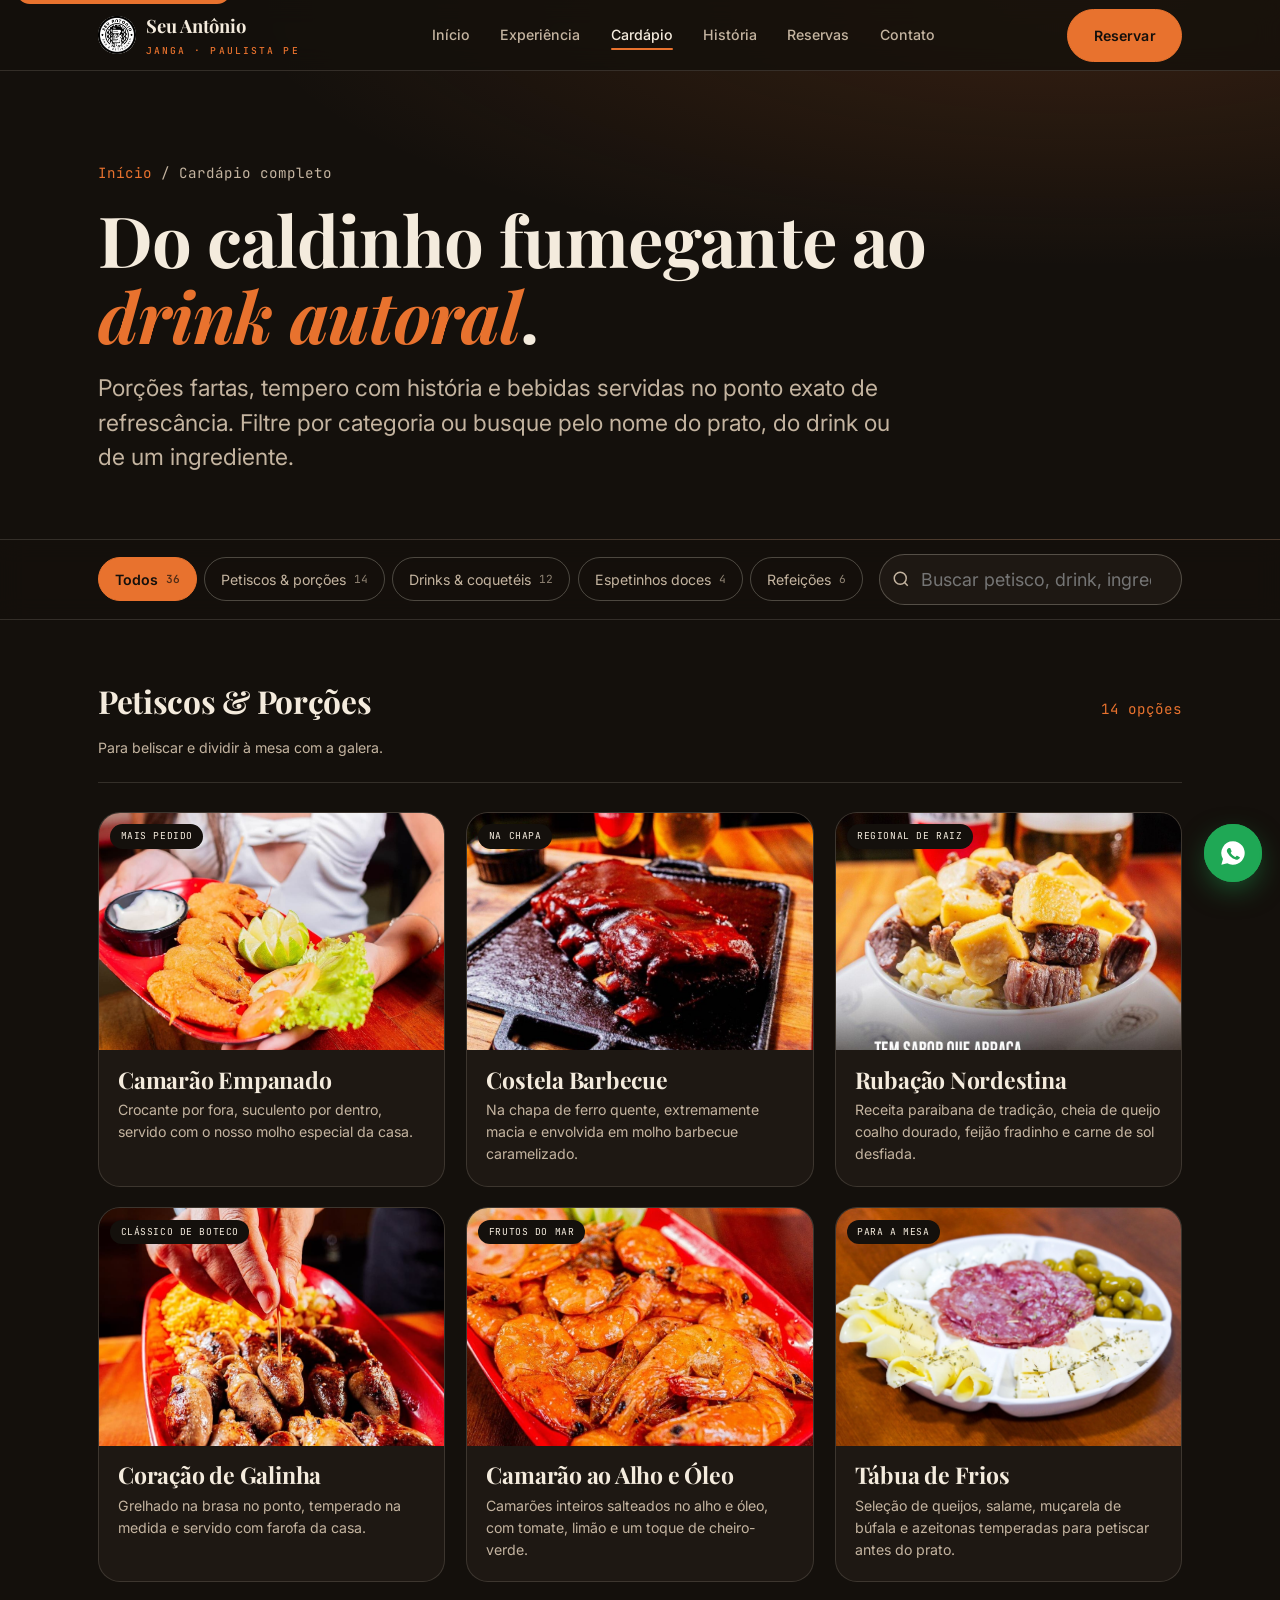
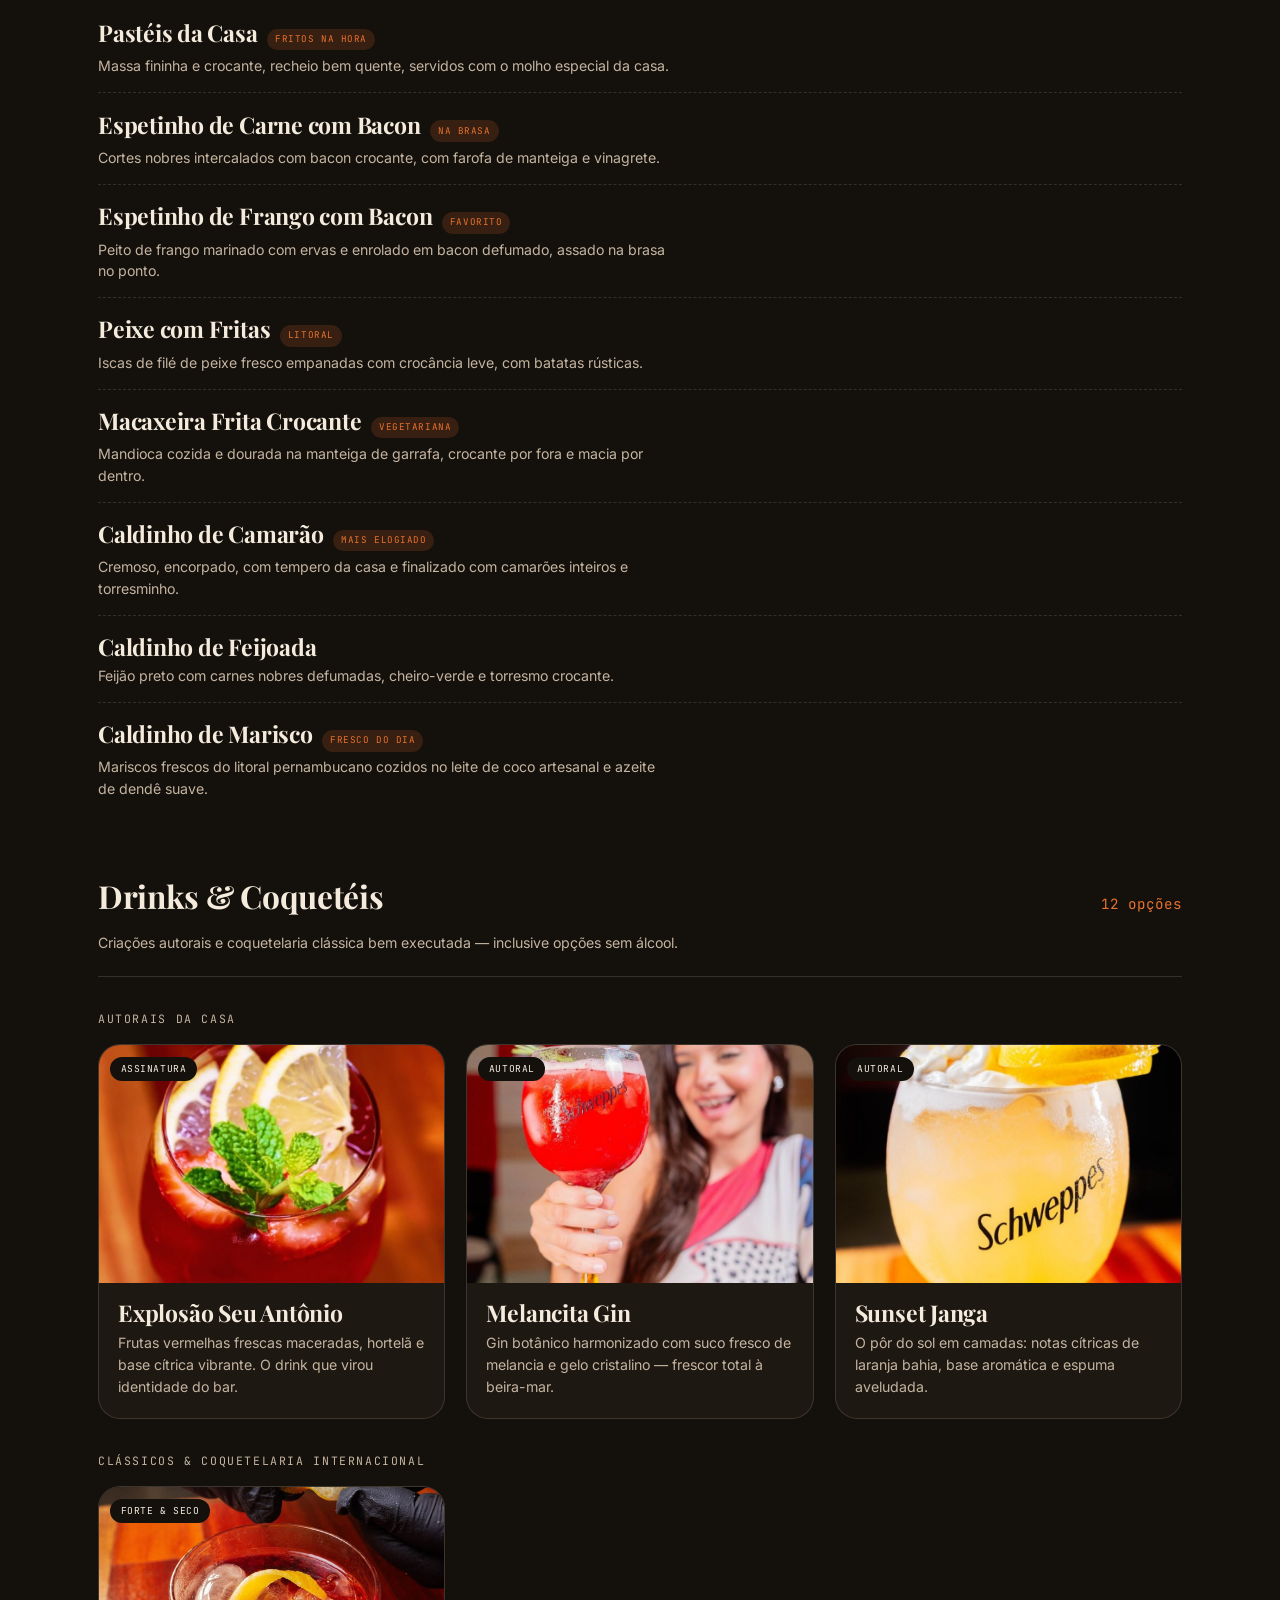
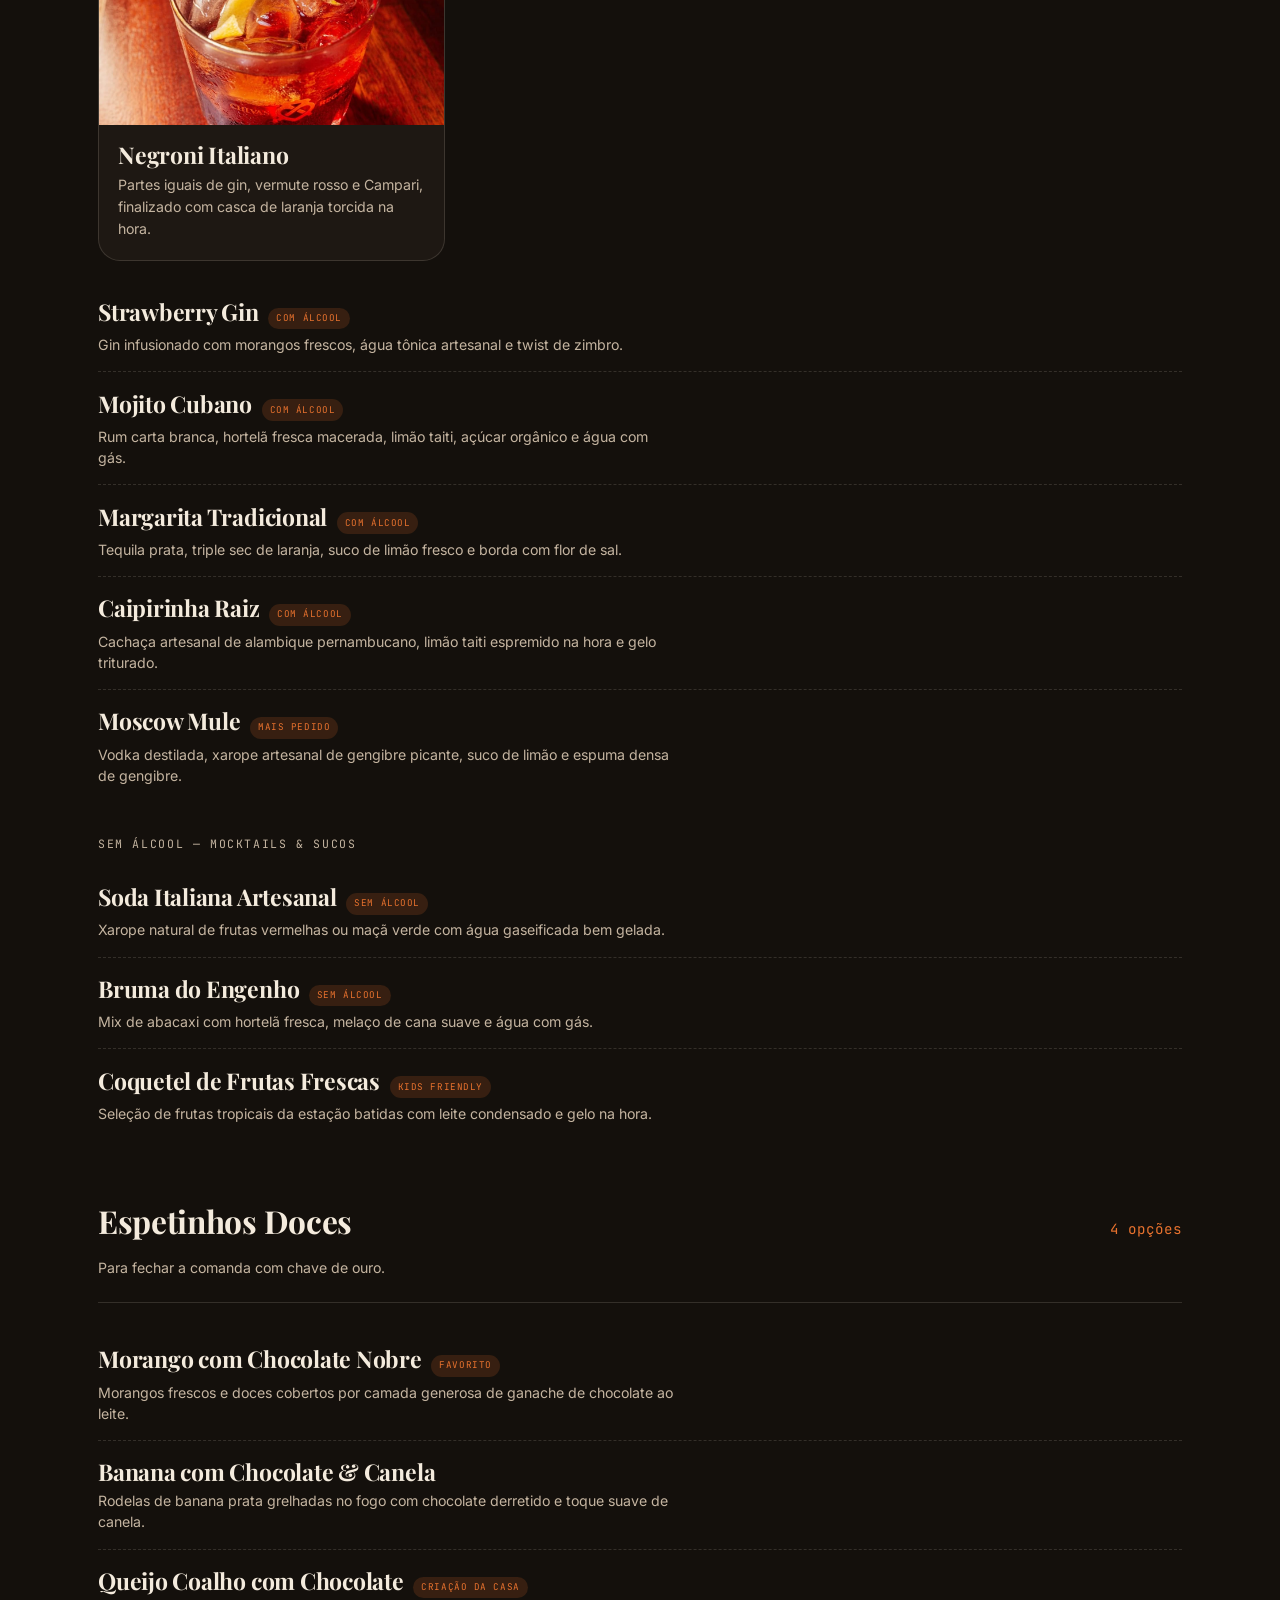
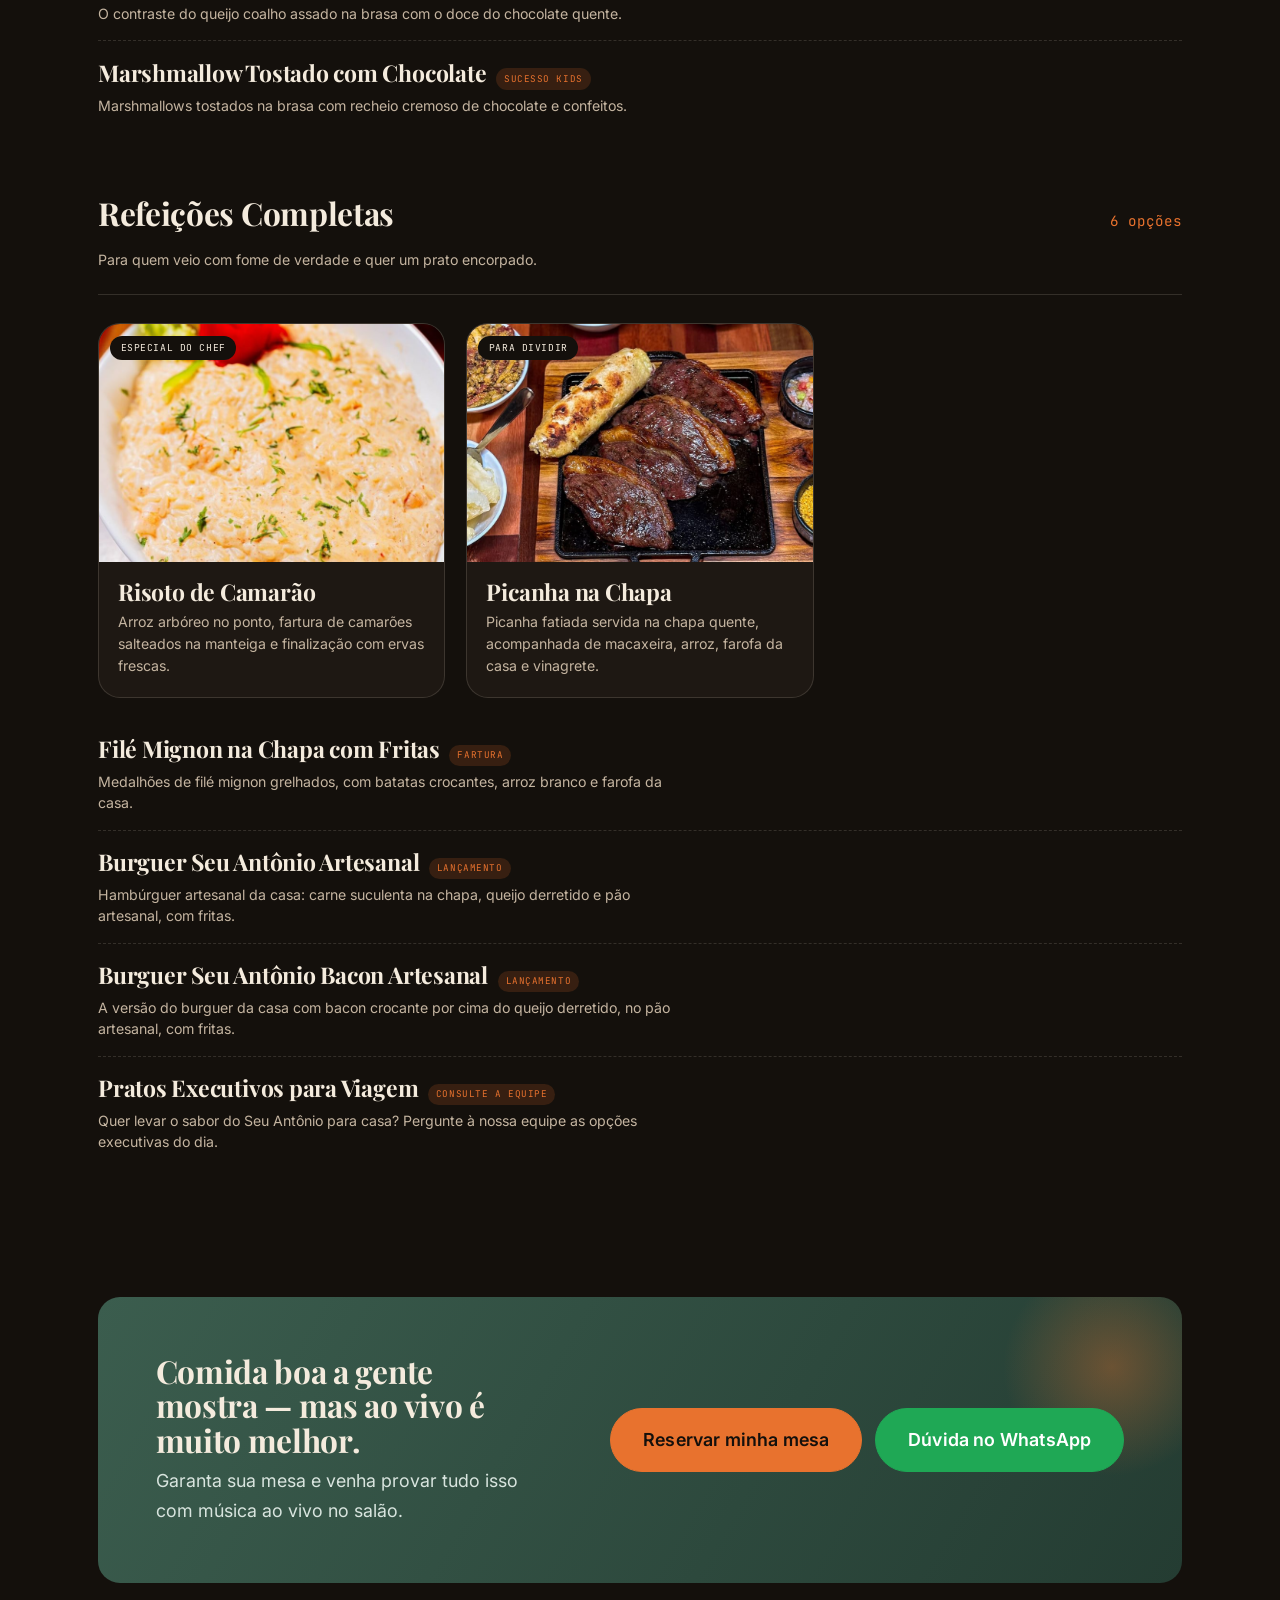
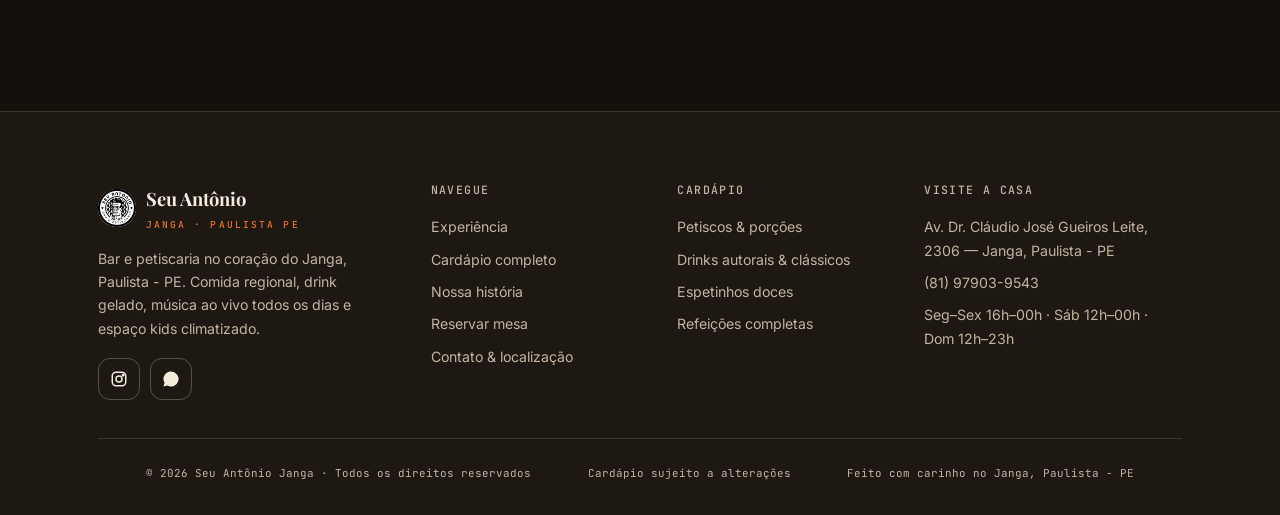
==== cardapio.html @ ee43bb06 "Reconstrução completa do site do Seu Antônio Janga Site reconstruído do zero (HTML5 + CSS3 + JS puro" ====
<!DOCTYPE html>
<html lang="pt-BR">
<head>
<meta charset="UTF-8">
<meta name="viewport" content="width=device-width, initial-scale=1.0">
<script>document.documentElement.classList.add('js')</script>
<title>Cardápio Completo | Seu Antônio Janga — Bar e Petiscaria no Janga, Paulista PE</title>
<meta name="description" content="Cardápio completo do Seu Antônio Janga: petiscos regionais, caldinhos, drinks autorais e clássicos, mocktails sem álcool, espetinhos doces e refeições. Peça na mesa os valores do dia. Janga, Paulista - PE.">
<link rel="canonical" href="https://www.seuantoniojanga.com.br/cardapio.html">

<meta http-equiv="X-Content-Type-Options" content="nosniff">
<meta name="referrer" content="strict-origin-when-cross-origin">
<meta name="theme-color" content="#14100C">
<meta property="og:type" content="website">
<meta property="og:title" content="Cardápio Completo | Seu Antônio Janga">
<meta property="og:description" content="Petiscos regionais, drinks autorais, espetinhos doces e refeições. Peça na mesa os valores do dia. Janga, Paulista - PE.">
<meta property="og:image" content="https://www.seuantoniojanga.com.br/assets/fotos/camarao-empanado.jpg">
<meta property="og:url" content="https://www.seuantoniojanga.com.br/cardapio.html">
<meta property="og:locale" content="pt_BR">

<link rel="icon" href="assets/img/favicon.svg?v=2" type="image/svg+xml">
<link rel="icon" type="image/png" sizes="32x32" href="assets/images/favicon/favicon-32x32.png?v=2">
<link rel="shortcut icon" href="assets/images/favicon/favicon.ico?v=2">
<link rel="apple-touch-icon" sizes="180x180" href="assets/images/favicon/apple-touch-icon.png?v=2">
<link rel="manifest" href="site.webmanifest">

<link rel="preconnect" href="https://fonts.googleapis.com">
<link rel="preconnect" href="https://fonts.gstatic.com" crossorigin>
<link href="https://fonts.googleapis.com/css2?family=Playfair+Display:ital,wght@0,600;0,700;0,800;1,600&family=Inter:wght@400;500;600;700&family=JetBrains+Mono:wght@400;500;700&display=swap" rel="stylesheet">
<link rel="stylesheet" href="assets/css/styles.css?v=20260830">
<link rel="stylesheet" href="assets/css/cardapio.css?v=20260830">

<script type="application/ld+json">
{
  "@context": "https://schema.org",
  "@type": "Menu",
  "name": "Cardápio — Seu Antônio Janga",
  "url": "https://www.seuantoniojanga.com.br/cardapio.html",
  "inLanguage": "pt-BR",
  "hasMenuSection": [
    { "@type": "MenuSection", "name": "Petiscos & Porções" },
    { "@type": "MenuSection", "name": "Drinks & Coquetéis" },
    { "@type": "MenuSection", "name": "Espetinhos Doces" },
    { "@type": "MenuSection", "name": "Refeições Completas" }
  ],
  "provider": { "@type": "BarOrPub", "name": "Seu Antônio Janga", "@id": "https://www.seuantoniojanga.com.br/#business" }
}
</script>
</head>
<body>

<a class="skip-link" href="#cardapio-conteudo">Pular para o cardápio</a>

<div class="preloader" id="preloader" role="status" aria-live="polite">
  <p class="preloader-mark">Seu Antônio <em>Janga</em></p>
  <svg viewBox="0 0 240 40" aria-hidden="true"><path d="M8 22c26 0 26-14 52-14s26 14 52 14 26-14 52-14 26 14 52 14"/></svg>
  <p class="preloader-tag">Cardápio da casa</p>
</div>
<noscript><style>#preloader{display:none}</style></noscript>

<header class="site-header is-stuck" id="site-header">
  <div class="header-inner">
    <a href="index.html" class="brand" aria-label="Seu Antônio Janga — página inicial">
      <img src="assets/images/logo/logo-seu-antonio-simples.png" alt="" width="38" height="38">
      <span>Seu Antônio<em>Janga · Paulista PE</em></span>
    </a>
    <nav class="nav" id="nav" aria-label="Navegação principal">
      <a href="index.html">Início</a>
      <a href="index.html#experiencia">Experiência</a>
      <a href="cardapio.html" class="is-active" aria-current="page">Cardápio</a>
      <a href="index.html#historia">História</a>
      <a href="index.html#reservas">Reservas</a>
      <a href="index.html#contato">Contato</a>
    </nav>
    <div class="header-cta">
      <a href="index.html#reservas" class="btn">Reservar</a>
      <button type="button" class="nav-toggle" id="nav-toggle" aria-label="Abrir menu" aria-controls="nav" aria-expanded="false">
        <span></span><span></span><span></span>
      </button>
    </div>
  </div>
</header>
<div class="nav-backdrop" id="nav-backdrop" hidden></div>

<main id="cardapio-conteudo">

  <section class="page-hero">
    <div class="container">
      <p class="crumb"><a href="index.html">Início</a> / Cardápio completo</p>
      <h1>Do caldinho fumegante ao <em>drink autoral</em>.</h1>
      <p class="lede">Porções fartas, tempero com história e bebidas servidas no ponto exato de refrescância. Filtre por categoria ou busque pelo nome do prato, do drink ou de um ingrediente.</p>
    </div>
  </section>

  <div class="menu-bar">
    <div class="container menu-bar-inner">
      <div class="menu-filters" role="tablist" aria-label="Filtrar cardápio por categoria">
        <button class="menu-filter" role="tab" aria-selected="true" data-filter="todos">Todos <span class="n" data-count-all>36</span></button>
        <button class="menu-filter" role="tab" aria-selected="false" data-filter="petiscos">Petiscos &amp; porções <span class="n">14</span></button>
        <button class="menu-filter" role="tab" aria-selected="false" data-filter="drinks">Drinks &amp; coquetéis <span class="n">12</span></button>
        <button class="menu-filter" role="tab" aria-selected="false" data-filter="doces">Espetinhos doces <span class="n">4</span></button>
        <button class="menu-filter" role="tab" aria-selected="false" data-filter="refeicoes">Refeições <span class="n">6</span></button>
      </div>
      <div class="menu-search">
        <svg viewBox="0 0 24 24" fill="none" stroke="currentColor" stroke-width="2"><circle cx="11" cy="11" r="8"/><path d="M21 21l-4.3-4.3"/></svg>
        <input type="search" id="menu-search" placeholder="Buscar petisco, drink, ingrediente…" aria-label="Buscar no cardápio">
      </div>
    </div>
  </div>

  <div class="container">

    <!-- PETISCOS -->
    <section class="menu-cat" id="petiscos" data-category="petiscos">
      <div class="menu-cat-head">
        <h2>Petiscos &amp; Porções</h2>
        <span class="n">14 opções</span>
        <p>Para beliscar e dividir à mesa com a galera.</p>
      </div>

      <div class="feature-row">
        <article class="mcard menu-item" data-search="camarão empanado crocante molho branco frutos do mar espetinho">
          <div class="mcard-media">
            <img src="assets/fotos/espetinho-camarao-empanado.jpg" alt="Espetinho de camarão empanado com molho branco, limão e salada" width="1200" height="1200" loading="lazy">
            <span class="mcard-tag">Mais pedido</span>
          </div>
          <div class="mcard-body">
            <h3>Camarão Empanado</h3>
            <p>Crocante por fora, suculento por dentro, servido com o nosso molho especial da casa.</p>
          </div>
        </article>

        <article class="mcard menu-item" data-search="costela barbecue chapa defumado carne caramelizado">
          <div class="mcard-media">
            <img src="assets/fotos/costela-barbecue.jpg" alt="Costela barbecue servida na chapa de ferro quente" width="900" height="900" loading="lazy">
            <span class="mcard-tag">Na chapa</span>
          </div>
          <div class="mcard-body">
            <h3>Costela Barbecue</h3>
            <p>Na chapa de ferro quente, extremamente macia e envolvida em molho barbecue caramelizado.</p>
          </div>
        </article>

        <article class="mcard menu-item" data-search="rubação nordestina queijo coalho feijão fradinho carne de sol paraíba regional">
          <div class="mcard-media">
            <img src="assets/fotos/rubacao-nordestina.jpg" alt="Rubação nordestina com queijo coalho, feijão fradinho e carne de sol" width="900" height="900" loading="lazy">
            <span class="mcard-tag">Regional de raiz</span>
          </div>
          <div class="mcard-body">
            <h3>Rubação Nordestina</h3>
            <p>Receita paraibana de tradição, cheia de queijo coalho dourado, feijão fradinho e carne de sol desfiada.</p>
          </div>
        </article>

        <article class="mcard menu-item" data-search="coração de galinha grelhado brasa farofa boteco petisco">
          <div class="mcard-media">
            <img src="assets/fotos/coracao-de-galinha.jpg" alt="Coração de galinha grelhado na brasa, servido no prato com farofa" width="961" height="1200" loading="lazy">
            <span class="mcard-tag">Clássico de boteco</span>
          </div>
          <div class="mcard-body">
            <h3>Coração de Galinha</h3>
            <p>Grelhado na brasa no ponto, temperado na medida e servido com farofa da casa.</p>
          </div>
        </article>

        <article class="mcard menu-item" data-search="camarão ao alho e óleo inteiro chapa frutos do mar tomate limão">
          <div class="mcard-media">
            <img src="assets/fotos/camarao-ao-alho-e-oleo.jpg" alt="Camarões inteiros ao alho e óleo servidos com tomate e limão" width="1013" height="1013" loading="lazy">
            <span class="mcard-tag">Frutos do mar</span>
          </div>
          <div class="mcard-body">
            <h3>Camarão ao Alho e Óleo</h3>
            <p>Camarões inteiros salteados no alho e óleo, com tomate, limão e um toque de cheiro-verde.</p>
          </div>
        </article>

        <article class="mcard menu-item" data-search="tábua de frios queijo salame azeitona muçarela búfala para a mesa">
          <div class="mcard-media">
            <img src="assets/fotos/tabua-de-frios.jpg" alt="Tábua de frios com queijos, salame, muçarela de búfala e azeitonas" width="1440" height="962" loading="lazy">
            <span class="mcard-tag">Para a mesa</span>
          </div>
          <div class="mcard-body">
            <h3>Tábua de Frios</h3>
            <p>Seleção de queijos, salame, muçarela de búfala e azeitonas temperadas para petiscar antes do prato.</p>
          </div>
        </article>

      </div>

      <div class="menu-list">
        <div class="mrow menu-item" data-search="pastéis da casa fritos crocante recheio molho petisco">
          <div class="mrow-title"><h4>Pastéis da Casa</h4><span class="chip-mini">Fritos na hora</span></div>
            <p>Massa fininha e crocante, recheio bem quente, servidos com o molho especial da casa.</p>
        </div>
        <div class="mrow menu-item" data-search="espetinho de carne com bacon farofa vinagrete brasa">
          <div class="mrow-title"><h4>Espetinho de Carne com Bacon</h4><span class="chip-mini">Na brasa</span></div>
            <p>Cortes nobres intercalados com bacon crocante, com farofa de manteiga e vinagrete.</p>
        </div>
        <div class="mrow menu-item" data-search="espetinho de frango com bacon ervas defumado brasa">
          <div class="mrow-title"><h4>Espetinho de Frango com Bacon</h4><span class="chip-mini">Favorito</span></div>
            <p>Peito de frango marinado com ervas e enrolado em bacon defumado, assado na brasa no ponto.</p>
        </div>
        <div class="mrow menu-item" data-search="peixe com fritas filé iscas empanado batata rústica litoral">
          <div class="mrow-title"><h4>Peixe com Fritas</h4><span class="chip-mini">Litoral</span></div>
            <p>Iscas de filé de peixe fresco empanadas com crocância leve, com batatas rústicas.</p>
        </div>
        <div class="mrow menu-item" data-search="macaxeira frita crocante aipim mandioca manteiga de garrafa vegetariano">
          <div class="mrow-title"><h4>Macaxeira Frita Crocante</h4><span class="chip-mini">Vegetariana</span></div>
            <p>Mandioca cozida e dourada na manteiga de garrafa, crocante por fora e macia por dentro.</p>
        </div>
        <div class="mrow menu-item" data-search="caldinho de camarão cremoso encorpado torresmo frutos do mar">
          <div class="mrow-title"><h4>Caldinho de Camarão</h4><span class="chip-mini">Mais elogiado</span></div>
            <p>Cremoso, encorpado, com tempero da casa e finalizado com camarões inteiros e torresminho.</p>
        </div>
        <div class="mrow menu-item" data-search="caldinho de feijoada feijão preto carnes defumadas torresmo">
          <div class="mrow-title"><h4>Caldinho de Feijoada</h4></div>
            <p>Feijão preto com carnes nobres defumadas, cheiro-verde e torresmo crocante.</p>
        </div>
        <div class="mrow menu-item" data-search="caldinho de marisco litoral leite de coco dendê frutos do mar">
          <div class="mrow-title"><h4>Caldinho de Marisco</h4><span class="chip-mini">Fresco do dia</span></div>
            <p>Mariscos frescos do litoral pernambucano cozidos no leite de coco artesanal e azeite de dendê suave.</p>
        </div>
      </div>
    </section>

    <!-- DRINKS -->
    <section class="menu-cat" id="drinks" data-category="drinks">
      <div class="menu-cat-head">
        <h2>Drinks &amp; Coquetéis</h2>
        <span class="n">12 opções</span>
        <p>Criações autorais e coquetelaria clássica bem executada — inclusive opções sem álcool.</p>
      </div>

      <p class="menu-sub">Autorais da casa</p>
      <div class="feature-row">
        <article class="mcard menu-item" data-search="explosão seu antônio frutas vermelhas hortelã cítrico assinatura autoral com álcool">
          <div class="mcard-media">
            <img src="assets/fotos/drink-explosao-seu-antonio.jpg" alt="Drink Explosão Seu Antônio com frutas vermelhas e hortelã" width="800" height="1061" loading="lazy">
            <span class="mcard-tag">Assinatura</span>
          </div>
          <div class="mcard-body">
            <h3>Explosão Seu Antônio</h3>
            <p>Frutas vermelhas frescas maceradas, hortelã e base cítrica vibrante. O drink que virou identidade do bar.</p>
          </div>
        </article>
        <article class="mcard menu-item" data-search="melancita gin melancia botânico refrescante autoral com álcool">
          <div class="mcard-media">
            <img src="assets/fotos/drink-melancita-gin.jpg" alt="Drink Melancita Gin, com suco de melancia" width="800" height="800" loading="lazy">
            <span class="mcard-tag">Autoral</span>
          </div>
          <div class="mcard-body">
            <h3>Melancita Gin</h3>
            <p>Gin botânico harmonizado com suco fresco de melancia e gelo cristalino — frescor total à beira-mar.</p>
          </div>
        </article>
        <article class="mcard menu-item" data-search="sunset janga laranja bahia espuma aveludada cítrico autoral com álcool">
          <div class="mcard-media">
            <img src="assets/fotos/drink-sunset-janga.jpg" alt="Drink Sunset Janga em camadas cítricas com espuma" width="800" height="800" loading="lazy">
            <span class="mcard-tag">Autoral</span>
          </div>
          <div class="mcard-body">
            <h3>Sunset Janga</h3>
            <p>O pôr do sol em camadas: notas cítricas de laranja bahia, base aromática e espuma aveludada.</p>
          </div>
        </article>
      </div>

      <p class="menu-sub">Clássicos &amp; coquetelaria internacional</p>
      <div class="feature-row">
        <article class="mcard menu-item" data-search="negroni italiano gin vermute rosso campari casca de laranja torcida forte seco com álcool">
          <div class="mcard-media">
            <img src="assets/fotos/bar-negroni-casca-laranja.jpg" alt="Bartender torcendo casca de laranja sobre um Negroni no balcão do bar" width="1200" height="1200" loading="lazy">
            <span class="mcard-tag">Forte &amp; seco</span>
          </div>
          <div class="mcard-body">
            <h3>Negroni Italiano</h3>
            <p>Partes iguais de gin, vermute rosso e Campari, finalizado com casca de laranja torcida na hora.</p>
          </div>
        </article>
      </div>
      <div class="menu-list">
        <div class="mrow menu-item" data-search="strawberry gin morango tônica zimbro com álcool">
          <div class="mrow-title"><h4>Strawberry Gin</h4><span class="chip-mini">Com álcool</span></div>
            <p>Gin infusionado com morangos frescos, água tônica artesanal e twist de zimbro.</p>
        </div>
        <div class="mrow menu-item" data-search="mojito cubano rum hortelã limão taiti água com gás clássico com álcool">
          <div class="mrow-title"><h4>Mojito Cubano</h4><span class="chip-mini">Com álcool</span></div>
            <p>Rum carta branca, hortelã fresca macerada, limão taiti, açúcar orgânico e água com gás.</p>
        </div>
        <div class="mrow menu-item" data-search="margarita tradicional tequila triple sec limão flor de sal com álcool">
          <div class="mrow-title"><h4>Margarita Tradicional</h4><span class="chip-mini">Com álcool</span></div>
            <p>Tequila prata, triple sec de laranja, suco de limão fresco e borda com flor de sal.</p>
        </div>
        <div class="mrow menu-item" data-search="caipirinha raiz cachaça alambique pernambucano limão taiti brasil com álcool">
          <div class="mrow-title"><h4>Caipirinha Raiz</h4><span class="chip-mini">Com álcool</span></div>
            <p>Cachaça artesanal de alambique pernambucano, limão taiti espremido na hora e gelo triturado.</p>
        </div>
        <div class="mrow menu-item" data-search="moscow mule vodka gengibre picante espuma limão mais pedido com álcool">
          <div class="mrow-title"><h4>Moscow Mule</h4><span class="chip-mini">Mais pedido</span></div>
            <p>Vodka destilada, xarope artesanal de gengibre picante, suco de limão e espuma densa de gengibre.</p>
        </div>
      </div>

      <p class="menu-sub">Sem álcool — mocktails &amp; sucos</p>
      <div class="menu-list">
        <div class="mrow menu-item" data-search="soda italiana artesanal xarope frutas vermelhas maçã verde sem álcool">
          <div class="mrow-title"><h4>Soda Italiana Artesanal</h4><span class="chip-mini">Sem álcool</span></div>
            <p>Xarope natural de frutas vermelhas ou maçã verde com água gaseificada bem gelada.</p>
        </div>
        <div class="mrow menu-item" data-search="bruma do engenho abacaxi hortelã melaço de cana água com gás sem álcool autoral">
          <div class="mrow-title"><h4>Bruma do Engenho</h4><span class="chip-mini">Sem álcool</span></div>
            <p>Mix de abacaxi com hortelã fresca, melaço de cana suave e água com gás.</p>
        </div>
        <div class="mrow menu-item" data-search="coquetel de frutas frescas tropicais leite condensado kids sem álcool">
          <div class="mrow-title"><h4>Coquetel de Frutas Frescas</h4><span class="chip-mini">Kids friendly</span></div>
            <p>Seleção de frutas tropicais da estação batidas com leite condensado e gelo na hora.</p>
        </div>
      </div>
    </section>

    <!-- DOCES -->
    <section class="menu-cat" id="doces" data-category="doces">
      <div class="menu-cat-head">
        <h2>Espetinhos Doces</h2>
        <span class="n">4 opções</span>
        <p>Para fechar a comanda com chave de ouro.</p>
      </div>
      <div class="menu-list">
        <div class="mrow menu-item" data-search="morango com chocolate nobre ganache ao leite sobremesa doce">
          <div class="mrow-title"><h4>Morango com Chocolate Nobre</h4><span class="chip-mini">Favorito</span></div>
            <p>Morangos frescos e doces cobertos por camada generosa de ganache de chocolate ao leite.</p>
        </div>
        <div class="mrow menu-item" data-search="banana com chocolate canela grelhada fogo sobremesa doce">
          <div class="mrow-title"><h4>Banana com Chocolate &amp; Canela</h4></div>
            <p>Rodelas de banana prata grelhadas no fogo com chocolate derretido e toque suave de canela.</p>
        </div>
        <div class="mrow menu-item" data-search="queijo coalho com chocolate brasa salgado doce criação da casa">
          <div class="mrow-title"><h4>Queijo Coalho com Chocolate</h4><span class="chip-mini">Criação da casa</span></div>
            <p>O contraste do queijo coalho assado na brasa com o doce do chocolate quente.</p>
        </div>
        <div class="mrow menu-item" data-search="marshmallow tostado com chocolate confeitos kids doce sobremesa">
          <div class="mrow-title"><h4>Marshmallow Tostado com Chocolate</h4><span class="chip-mini">Sucesso kids</span></div>
            <p>Marshmallows tostados na brasa com recheio cremoso de chocolate e confeitos.</p>
        </div>
      </div>
    </section>

    <!-- REFEIÇÕES -->
    <section class="menu-cat" id="refeicoes" data-category="refeicoes">
      <div class="menu-cat-head">
        <h2>Refeições Completas</h2>
        <span class="n">6 opções</span>
        <p>Para quem veio com fome de verdade e quer um prato encorpado.</p>
      </div>

      <div class="feature-row">
        <article class="mcard menu-item" data-search="risoto de camarão arbóreo cremoso ervas especial do chef refeição">
          <div class="mcard-media">
            <img src="assets/fotos/risoto-de-camarao.jpg" alt="Risoto cremoso de camarão finalizado com ervas" width="720" height="720" loading="lazy">
            <span class="mcard-tag">Especial do chef</span>
          </div>
          <div class="mcard-body">
            <h3>Risoto de Camarão</h3>
            <p>Arroz arbóreo no ponto, fartura de camarões salteados na manteiga e finalização com ervas frescas.</p>
          </div>
        </article>

        <article class="mcard menu-item" data-search="picanha na chapa fatiada macaxeira arroz farofa vinagrete para dividir refeição carne">
          <div class="mcard-media">
            <img src="assets/fotos/picanha-na-chapa.jpg" alt="Picanha fatiada na chapa de ferro com macaxeira, arroz e farofa" width="902" height="1200" loading="lazy">
            <span class="mcard-tag">Para dividir</span>
          </div>
          <div class="mcard-body">
            <h3>Picanha na Chapa</h3>
            <p>Picanha fatiada servida na chapa quente, acompanhada de macaxeira, arroz, farofa da casa e vinagrete.</p>
          </div>
        </article>
      </div>

      <div class="menu-list">
        <div class="mrow menu-item" data-search="filé mignon na chapa fritas medalhões arroz farofa refeição fartura">
          <div class="mrow-title"><h4>Filé Mignon na Chapa com Fritas</h4><span class="chip-mini">Fartura</span></div>
            <p>Medalhões de filé mignon grelhados, com batatas crocantes, arroz branco e farofa da casa.</p>
        </div>
        <div class="mrow menu-item" data-search="burguer seu antônio artesanal hambúrguer carne queijo pão artesanal lançamento">
          <div class="mrow-title"><h4>Burguer Seu Antônio Artesanal</h4><span class="chip-mini">Lançamento</span></div>
            <p>Hambúrguer artesanal da casa: carne suculenta na chapa, queijo derretido e pão artesanal, com fritas.</p>
        </div>
        <div class="mrow menu-item" data-search="burguer seu antônio bacon artesanal hambúrguer carne queijo pão bacon crocante lançamento">
          <div class="mrow-title"><h4>Burguer Seu Antônio Bacon Artesanal</h4><span class="chip-mini">Lançamento</span></div>
            <p>A versão do burguer da casa com bacon crocante por cima do queijo derretido, no pão artesanal, com fritas.</p>
        </div>
        <div class="mrow menu-item" data-search="pratos executivos para viagem take away marmita almoço consulte">
          <div class="mrow-title"><h4>Pratos Executivos para Viagem</h4><span class="chip-mini">Consulte a equipe</span></div>
            <p>Quer levar o sabor do Seu Antônio para casa? Pergunte à nossa equipe as opções executivas do dia.</p>
        </div>
      </div>
    </section>

    <div class="menu-empty" id="menu-empty">
      <h3>Nenhum item encontrado</h3>
      <p>Não achamos nada com esse termo. Tente por “camarão”, “gin”, “chapa”, “sem álcool” ou “doce”.</p>
    </div>

  </div>

  <section class="section">
    <div class="container">
      <div class="cta-band">
        <div class="cta-band-txt">
          <h2>Comida boa a gente mostra — mas ao vivo é muito melhor.</h2>
          <p>Garanta sua mesa e venha provar tudo isso com música ao vivo no salão.</p>
        </div>
        <div class="cta-band-actions">
          <a href="index.html#reservas" class="btn btn--lg">Reservar minha mesa</a>
          <a href="https://wa.me/5581979039543?text=Ol%C3%A1!%20Tenho%20uma%20d%C3%BAvida%20sobre%20o%20card%C3%A1pio%20do%20Seu%20Ant%C3%B4nio%20Janga." class="btn btn--wa btn--lg" target="_blank" rel="noopener">Dúvida no WhatsApp</a>
        </div>
      </div>
    </div>
  </section>

</main>

<footer class="site-footer" id="privacidade">
  <div class="container">
    <div class="footer-grid">
      <div class="footer-brand">
        <a href="index.html" class="brand">
          <img src="assets/images/logo/logo-seu-antonio-simples.png" alt="" width="38" height="38">
          <span>Seu Antônio<em>Janga · Paulista PE</em></span>
        </a>
        <p>Bar e petiscaria no coração do Janga, Paulista - PE. Comida regional, drink gelado, música ao vivo todos os dias e espaço kids climatizado.</p>
        <div class="footer-social">
          <a href="https://www.instagram.com/seuantoniojanga" target="_blank" rel="noopener" aria-label="Instagram do Seu Antônio Janga"><svg viewBox="0 0 24 24" fill="none" stroke="currentColor" stroke-width="2"><rect x="3" y="3" width="18" height="18" rx="5"/><circle cx="12" cy="12" r="4"/><circle cx="17.5" cy="6.5" r="1"/></svg></a>
          <a href="https://wa.me/5581979039543" target="_blank" rel="noopener" aria-label="WhatsApp do Seu Antônio Janga"><svg viewBox="0 0 24 24" fill="currentColor"><path d="M12 2a10 10 0 0 0-8.6 15.1L2 22l5.1-1.3A10 10 0 1 0 12 2z"/></svg></a>
        </div>
      </div>
      <div class="footer-col">
        <h4>Navegue</h4>
        <a href="index.html#experiencia">Experiência</a>
        <a href="cardapio.html">Cardápio completo</a>
        <a href="index.html#historia">Nossa história</a>
        <a href="index.html#reservas">Reservar mesa</a>
        <a href="index.html#contato">Contato &amp; localização</a>
      </div>
      <div class="footer-col">
        <h4>Cardápio</h4>
        <a href="#petiscos">Petiscos &amp; porções</a>
        <a href="#drinks">Drinks autorais &amp; clássicos</a>
        <a href="#doces">Espetinhos doces</a>
        <a href="#refeicoes">Refeições completas</a>
      </div>
      <div class="footer-col">
        <h4>Visite a casa</h4>
        <a href="https://maps.google.com/?q=Av.+Dr.+Cláudio+José+Gueiros+Leite,+2306,+Janga,+Paulista+-+PE" target="_blank" rel="noopener">Av. Dr. Cláudio José Gueiros Leite, 2306 — Janga, Paulista - PE</a>
        <a href="tel:+5581979039543">(81) 97903-9543</a>
        <span>Seg–Sex 16h–00h · Sáb 12h–00h · Dom 12h–23h</span>
      </div>
    </div>
    <div class="footer-bottom">
      <span>© <span id="year">2026</span> Seu Antônio Janga · Todos os direitos reservados</span>
      <span>Cardápio sujeito a alterações</span>
      <span>Feito com carinho no Janga, Paulista - PE</span>
    </div>
  </div>
</footer>

<a href="https://wa.me/5581979039543?text=Ol%C3%A1!%20Vim%20pelo%20site%20do%20Seu%20Ant%C3%B4nio%20Janga." class="wa-float" target="_blank" rel="noopener" aria-label="Falar no WhatsApp">
  <span class="ping" aria-hidden="true"></span>
  <svg viewBox="0 0 24 24" fill="currentColor"><path d="M12 2a10 10 0 0 0-8.6 15.1L2 22l5.1-1.3A10 10 0 1 0 12 2zm5.8 14.3c-.3.7-1.5 1.4-2 1.4-.6.1-1.2.2-3.9-1a11 11 0 0 1-4.5-4.6c-.7-1.2-.7-2.2-.6-2.5 0-.4.6-1.4 1.2-1.7.2-.2.5-.2.7-.2h.5c.2 0 .4 0 .6.5l.9 2.1c.1.2.1.4 0 .6l-.5.7c-.1.2-.2.3 0 .6a8 8 0 0 0 3.5 3.2c.3.1.4.1.6-.1l.6-.8c.2-.2.4-.2.6-.1l2 1c.2.1.4.2.4.4a2 2 0 0 1-.1.6z"/></svg>
</a>

<script src="assets/js/app.js?v=20260830" defer></script>
<script src="assets/js/cardapio.js?v=20260830" defer></script>
</body>
</html>
---- assets/css/styles.css ----
/* ============================================================
   SEU ANTÔNIO JANGA — Sistema visual "Janga à noite"
   Café profundo + creme papel + laranja dendê + verde-garrafa
   Autoria: reconstrução completa (2026). Sem herança do site antigo.
   ============================================================ */

/* ---------- 1. Reset enxuto ---------- */
*,*::before,*::after{box-sizing:border-box;margin:0;padding:0}
html{-webkit-text-size-adjust:100%;scroll-behavior:smooth}
@media (prefers-reduced-motion:reduce){html{scroll-behavior:auto}}
body{min-height:100%;line-height:1.65;font-synthesis:none;-webkit-font-smoothing:antialiased;text-rendering:optimizeLegibility}
img,picture,svg,video{display:block;max-width:100%}
img{height:auto}
button,input,select,textarea{font:inherit;color:inherit}
button{background:none;border:0;cursor:pointer}
a{color:inherit;text-decoration:none}
ul{list-style:none}
:focus-visible{outline:2px solid var(--dende);outline-offset:3px;border-radius:2px}

/* ---------- 1b. Barra de rolagem (identidade da casa) ---------- */
html{scrollbar-width:thin;scrollbar-color:#E8722E #1E1813}
::-webkit-scrollbar{width:10px;height:10px}
::-webkit-scrollbar-track{background:#1E1813}
::-webkit-scrollbar-thumb{background:#E8722E;border-radius:10px;border:2px solid #1E1813}
::-webkit-scrollbar-thumb:hover{background:#F08A4C}
::-webkit-scrollbar-corner{background:#1E1813}

/* ---------- 2. Tokens ---------- */
:root{
  --ink:#14100C;
  --ink-2:#1E1813;
  --ink-3:#2A221B;
  --cream:#F4EBDD;
  --cream-dim:#C4B4A0;
  --paper:#FBF6EC;
  --paper-2:#F1E7D6;
  --paper-ink:#291F19;
  --paper-ink-dim:#6A5A4C;
  --dende:#E8722E;
  --dende-deep:#A84C14;
  --garrafa:#3B5D4E;
  --garrafa-lite:#7CA091;
  --ouro:#C9A24B;
  --wa:#1FA855;
  --line:rgba(244,235,221,.14);
  --line-2:rgba(244,235,221,.26);
  --line-ink:rgba(41,31,25,.14);

  --f-display:"Playfair Display",Georgia,"Times New Roman",serif;
  --f-body:"Inter",-apple-system,BlinkMacSystemFont,"Segoe UI",Roboto,sans-serif;
  --f-mono:"JetBrains Mono",ui-monospace,"SFMono-Regular",Menlo,Consolas,monospace;

  --step--1:clamp(.82rem,.79rem + .12vw,.9rem);
  --step-0:clamp(1rem,.96rem + .2vw,1.12rem);
  --step-1:clamp(1.2rem,1.12rem + .4vw,1.5rem);
  --step-2:clamp(1.5rem,1.34rem + .8vw,2.1rem);
  --step-3:clamp(2rem,1.7rem + 1.5vw,3.1rem);
  --step-4:clamp(2.6rem,2rem + 3vw,4.6rem);

  --container:1180px;
  --gutter:clamp(1.15rem,5vw,3rem);
  --section-y:clamp(4.5rem,10vw,8rem);

  --radius:14px;
  --radius-lg:22px;
  --radius-pill:999px;
  --shadow-sm:0 2px 10px rgba(0,0,0,.25);
  --shadow-md:0 18px 44px -18px rgba(0,0,0,.55);
  --shadow-glow:0 12px 34px -8px rgba(232,114,46,.5);
  --ease:cubic-bezier(.22,.61,.36,1);
  --dur:.55s;
}

/* ---------- 3. Base ---------- */
body{
  font-family:var(--f-body);
  font-size:var(--step-0);
  color:var(--cream);
  background:var(--ink);
  overflow-x:hidden;
}
main{position:relative;z-index:1}

h1,h2,h3,h4{font-family:var(--f-display);font-weight:700;line-height:1.08;letter-spacing:-.01em}
h1{font-size:var(--step-4)}
h2{font-size:var(--step-3)}
h3{font-size:var(--step-1)}
em{font-style:italic}
strong{font-weight:700}

/* ---------- 4. Layout utils ---------- */
.container{width:100%;max-width:var(--container);margin-inline:auto;padding-inline:var(--gutter)}
.section{padding-block:var(--section-y);position:relative}
.section--paper{background:var(--paper);color:var(--paper-ink)}
.section--paper h1,.section--paper h2,.section--paper h3,.section--paper h4{color:var(--paper-ink)}
.section--ink2{background:var(--ink-2)}
.u-center{text-align:center}
.sr-only{position:absolute;width:1px;height:1px;padding:0;margin:-1px;overflow:hidden;clip:rect(0 0 0 0);white-space:nowrap;border:0}
.skip-link{position:absolute;left:1rem;top:-3rem;z-index:200;background:var(--dende);color:var(--ink);padding:.7rem 1.1rem;border-radius:0 0 var(--radius) var(--radius);font-weight:600;transition:top .2s}
.skip-link:focus{top:0}

/* rótulo mono + numeração de seção (elemento-assinatura) */
.eyebrow{
  display:inline-flex;align-items:center;gap:.6rem;
  font-family:var(--f-mono);font-size:var(--step--1);font-weight:500;
  letter-spacing:.16em;text-transform:uppercase;color:var(--dende);
}
.eyebrow::before{content:"";width:26px;height:1px;background:currentColor;opacity:.7}
.section--paper .eyebrow{color:var(--dende-deep)}
.section-head{max-width:44ch;margin-bottom:clamp(2.4rem,5vw,3.6rem)}
.section-head.u-center{margin-inline:auto}
.section-head p{margin-top:1rem;color:var(--cream-dim);font-size:var(--step-0)}
.section--paper .section-head p{color:var(--paper-ink-dim)}
.section-head .count-tag{font-family:var(--f-mono);font-size:var(--step--1);color:var(--cream-dim)}

/* linha de horizonte / onda — separador recorrente */
.wave{display:block;width:100%;height:34px;color:var(--dende)}
.wave path{fill:none;stroke:currentColor;stroke-width:2;stroke-linecap:round}
.wave--ink{color:var(--line-2)}

/* ---------- 5. Botões ---------- */
.btn{
  --btn-bg:var(--dende);--btn-fg:var(--ink);--btn-bd:var(--dende);
  display:inline-flex;align-items:center;justify-content:center;gap:.55rem;
  min-height:48px;padding:.85rem 1.6rem;
  font-family:var(--f-body);font-weight:600;font-size:var(--step--1);
  letter-spacing:.01em;
  background:var(--btn-bg);color:var(--btn-fg);
  border:1.5px solid var(--btn-bd);border-radius:var(--radius-pill);
  transition:transform .25s var(--ease),box-shadow .25s var(--ease),background .25s var(--ease),color .25s var(--ease);
  will-change:transform;
}
.btn svg{width:1.15em;height:1.15em;flex:none}
.btn:hover{transform:translateY(-2px);box-shadow:var(--shadow-glow)}
.btn:active{transform:translateY(0)}
.btn--lg{min-height:54px;padding:1rem 2rem;font-size:var(--step-0)}
.btn--outline{--btn-bg:transparent;--btn-fg:var(--cream);--btn-bd:var(--line-2)}
.btn--outline:hover{--btn-bd:var(--cream);box-shadow:none;background:rgba(244,235,221,.06)}
.section--paper .btn--outline{--btn-fg:var(--paper-ink);--btn-bd:var(--line-ink)}
.section--paper .btn--outline:hover{--btn-bd:var(--paper-ink);background:rgba(41,31,25,.05)}
.btn--wa{--btn-bg:var(--wa);--btn-fg:#fff;--btn-bd:var(--wa)}
.btn--ghost{--btn-bg:transparent;--btn-fg:var(--dende);--btn-bd:transparent;padding-inline:.4rem}
.btn--ghost:hover{box-shadow:none;transform:translateX(3px);gap:.8rem}
.section--paper .btn--ghost{--btn-fg:var(--dende-deep)}

/* ---------- 6. Header ---------- */
.site-header{
  position:fixed;inset:0 0 auto;z-index:100;
  display:flex;align-items:center;
  padding-block:.9rem;
  background:transparent;
  transition:background .35s var(--ease),padding .35s var(--ease),border-color .35s var(--ease);
  border-bottom:1px solid transparent;
}
.site-header.is-stuck{
  background:rgba(20,16,12,.82);backdrop-filter:blur(12px);
  -webkit-backdrop-filter:blur(12px);
  padding-block:.55rem;border-bottom-color:var(--line);
}
.header-inner{width:100%;max-width:var(--container);margin-inline:auto;padding-inline:var(--gutter);
  display:flex;align-items:center;justify-content:space-between;gap:1rem}
.brand{display:flex;align-items:center;gap:.6rem;font-family:var(--f-display);font-weight:700;font-size:1.15rem}
.brand img{width:38px;height:38px;border-radius:50%;background:var(--cream);object-fit:cover}
.brand span em{display:block;font-family:var(--f-mono);font-style:normal;font-size:.6rem;letter-spacing:.22em;
  text-transform:uppercase;color:var(--dende);font-weight:500;margin-top:2px}
.nav{display:flex;align-items:center;gap:.3rem}
.nav a{
  position:relative;padding:.5rem .8rem;font-size:var(--step--1);font-weight:500;color:var(--cream-dim);
  border-radius:var(--radius-pill);transition:color .2s
}
.nav a:hover{color:var(--cream)}
.nav a.is-active{color:var(--cream)}
.nav a.is-active::after{content:"";position:absolute;left:.8rem;right:.8rem;bottom:.28rem;height:2px;
  background:var(--dende);border-radius:2px}
.header-cta{display:flex;align-items:center;gap:.6rem}
.nav-toggle{display:none;width:44px;height:44px;border-radius:12px;border:1px solid var(--line-2);
  flex-direction:column;align-items:center;justify-content:center;gap:5px}
.nav-toggle span{width:20px;height:2px;background:var(--cream);border-radius:2px;transition:transform .3s var(--ease),opacity .2s}
body.nav-open .nav-toggle span:nth-child(1){transform:translateY(7px) rotate(45deg)}
body.nav-open .nav-toggle span:nth-child(2){opacity:0}
body.nav-open .nav-toggle span:nth-child(3){transform:translateY(-7px) rotate(-45deg)}

/* ---------- 7. Preloader ---------- */
.preloader{
  position:fixed;inset:0;z-index:9999;display:grid;place-content:center;justify-items:center;gap:1.4rem;
  background:var(--ink);text-align:center;
  transition:opacity .6s var(--ease),visibility .6s
}
.preloader.is-done{opacity:0;visibility:hidden}
.preloader-mark{font-family:var(--f-display);font-size:clamp(1.6rem,6vw,2.4rem);color:var(--cream)}
.preloader-mark em{color:var(--dende)}
.preloader svg{width:min(240px,60vw);height:40px;color:var(--dende)}
.preloader svg path{fill:none;stroke:currentColor;stroke-width:3;stroke-linecap:round;
  stroke-dasharray:640;stroke-dashoffset:640;animation:draw 1.5s var(--ease) forwards}
.preloader-tag{font-family:var(--f-mono);font-size:.72rem;letter-spacing:.24em;text-transform:uppercase;color:var(--cream-dim)}
@keyframes draw{to{stroke-dashoffset:0}}

/* ---------- 8. Hero ---------- */
.hero{position:relative;min-height:100svh;display:flex;align-items:flex-end;
  padding-top:clamp(7rem,16vh,10rem);padding-bottom:clamp(3rem,8vh,5rem);overflow:hidden}
.hero-media{position:absolute;inset:0;z-index:0}
.hero-media img{width:100%;height:100%;object-fit:cover;object-position:center 35%}
.hero-media::after{content:"";position:absolute;inset:0;
  background:
    linear-gradient(180deg,rgba(20,16,12,.60) 0%,rgba(20,16,12,.42) 32%,rgba(20,16,12,.88) 80%,var(--ink) 100%),
    linear-gradient(90deg,rgba(20,16,12,.80) 0%,rgba(20,16,12,.40) 48%,rgba(20,16,12,.05) 100%),
    radial-gradient(120% 80% at 12% 92%,rgba(232,114,46,.20),transparent 58%)}
.hero-inner{position:relative;z-index:1;width:100%;max-width:var(--container);margin-inline:auto;padding-inline:var(--gutter)}
.hero-grid{display:grid;grid-template-columns:minmax(0,1fr) auto;gap:2.5rem;align-items:end}
.hero-stamp{
  flex:none;display:grid;place-items:center;gap:.15rem;width:118px;height:118px;border-radius:50%;
  border:1px dashed var(--ouro);color:var(--cream);
  font-family:var(--f-mono);text-align:center;line-height:1.2;
  background:rgba(20,16,12,.4);backdrop-filter:blur(3px)
}
.hero-stamp b{font-family:var(--f-display);font-size:1.5rem;color:var(--ouro)}
.hero-stamp span{font-size:.58rem;letter-spacing:.12em;text-transform:uppercase;color:var(--cream-dim)}
.hero-status{display:inline-flex;align-items:center;gap:.55rem;padding:.45rem .95rem;margin-bottom:1.4rem;
  border:1px solid var(--line-2);border-radius:var(--radius-pill);
  font-family:var(--f-mono);font-size:var(--step--1);color:var(--cream);background:rgba(20,16,12,.35)}
.hero-status .dot{width:8px;height:8px;border-radius:50%;background:var(--garrafa-lite);box-shadow:0 0 0 0 rgba(124,160,145,.6)}
.hero-status.is-open .dot{background:#5FD08A;animation:pulse-dot 2.4s var(--ease) infinite}
@keyframes pulse-dot{0%{box-shadow:0 0 0 0 rgba(95,208,138,.5)}70%{box-shadow:0 0 0 10px rgba(95,208,138,0)}100%{box-shadow:0 0 0 0 rgba(95,208,138,0)}}
.hero h1{max-width:15ch}
.hero h1 em{color:var(--dende)}
.hero-sub{max-width:52ch;margin-top:1.3rem;font-size:var(--step-1);color:#EADFCF;font-family:var(--f-body);font-weight:400;line-height:1.5}
.hero-actions{display:flex;flex-wrap:wrap;gap:.9rem;margin-top:2rem}
.hero-badges{display:flex;flex-wrap:wrap;gap:.5rem;margin-top:1.8rem}
.hero-badges li{display:inline-flex;align-items:center;gap:.45rem;padding:.4rem .85rem;border-radius:var(--radius-pill);
  background:rgba(244,235,221,.08);border:1px solid var(--line);font-size:var(--step--1);color:#E7DCCB}
.hero-badges svg{width:1rem;height:1rem;color:var(--dende)}

/* ---------- 9. Experiência / diferenciais ---------- */
.feat-grid{display:grid;grid-template-columns:repeat(auto-fit,minmax(255px,1fr));gap:1.1rem}
@media (min-width:900px){.feat-grid{grid-template-columns:repeat(3,1fr)}}
.feat{
  padding:1.8rem;border:1px solid var(--line);border-radius:var(--radius-lg);
  background:linear-gradient(180deg,rgba(244,235,221,.045),rgba(244,235,221,.015));
  transition:transform .35s var(--ease),border-color .35s var(--ease),background .35s var(--ease)
}
.feat:hover{transform:translateY(-4px);border-color:var(--line-2);background:linear-gradient(180deg,rgba(244,235,221,.08),rgba(244,235,221,.02))}
.feat-top{display:flex;align-items:center;justify-content:space-between;margin-bottom:1.1rem}
.feat-ico{width:46px;height:46px;border-radius:12px;display:grid;place-items:center;
  background:rgba(232,114,46,.14);color:var(--dende)}
.feat-ico svg{width:22px;height:22px}
.feat-num{font-family:var(--f-mono);font-size:.7rem;letter-spacing:.14em;color:var(--cream-dim)}
.feat h3{margin-bottom:.5rem}
.feat p{color:var(--cream-dim);font-size:var(--step--1);line-height:1.6}

/* ---------- 10. Contadores ---------- */
.stats{display:grid;grid-template-columns:repeat(auto-fit,minmax(160px,1fr));gap:1.5rem;text-align:center}
.stat b{display:block;font-family:var(--f-display);font-size:var(--step-3);color:var(--dende);line-height:1}
.stat span{display:block;margin-top:.5rem;font-family:var(--f-mono);font-size:var(--step--1);
  letter-spacing:.08em;text-transform:uppercase;color:var(--cream-dim)}
.section--paper .stat b{color:var(--dende-deep)}
.section--paper .stat span{color:var(--paper-ink-dim)}

/* ---------- 11. Cardápio preview ---------- */
.dish-grid{display:grid;grid-template-columns:repeat(auto-fit,minmax(240px,1fr));gap:1.3rem}
.dish{border:1px solid var(--line-ink);border-radius:var(--radius-lg);overflow:hidden;background:var(--paper);
  transition:transform .35s var(--ease),box-shadow .35s var(--ease)}
.dish:hover{transform:translateY(-5px);box-shadow:var(--shadow-md)}
.dish-media{position:relative;aspect-ratio:4/3;overflow:hidden}
.dish-media img{width:100%;height:100%;object-fit:cover;transition:transform .6s var(--ease)}
.dish:hover .dish-media img{transform:scale(1.05)}
.dish-tag{position:absolute;top:.8rem;left:.8rem;padding:.3rem .7rem;border-radius:var(--radius-pill);
  font-family:var(--f-mono);font-size:.62rem;letter-spacing:.08em;text-transform:uppercase;
  background:var(--ink);color:var(--cream)}
.dish-body{padding:1.2rem 1.3rem 1.4rem}
.dish-body h3{font-size:var(--step-1);color:var(--paper-ink)}
.dish-body p{margin-top:.5rem;color:var(--paper-ink-dim);font-size:var(--step--1);line-height:1.55}

/* ---------- 12. História (split) ---------- */
.split{display:grid;grid-template-columns:1.05fr .95fr;gap:clamp(2rem,6vw,4.5rem);align-items:center}
.split--flip .split-media{order:-1}
.split-media{position:relative;border-radius:var(--radius-lg);overflow:hidden;box-shadow:var(--shadow-md)}
.split-media img{width:100%;height:100%;object-fit:cover;aspect-ratio:4/5}
.split-media .carimbo{position:absolute;right:1rem;bottom:1rem;padding:.7rem 1rem;border-radius:var(--radius);
  background:var(--ink);color:var(--cream);font-family:var(--f-mono);font-size:.68rem;line-height:1.4;text-align:right}
.split-media .carimbo b{display:block;font-family:var(--f-display);font-size:1.2rem;color:var(--dende)}
.split-body p{margin-top:1rem;color:var(--cream-dim)}
.section--paper .split-body p{color:var(--paper-ink-dim)}
.pillars{display:grid;gap:1rem;margin-top:2rem}
.pillar{display:grid;grid-template-columns:auto 1fr;gap:1rem;padding:1.1rem 0;border-top:1px solid var(--line-ink)}
.pillar .idx{font-family:var(--f-mono);font-size:.72rem;color:var(--dende-deep);letter-spacing:.1em}
.pillar h3{font-size:var(--step-0);font-family:var(--f-body);font-weight:700;margin-bottom:.25rem}
.pillar p{font-size:var(--step--1);color:var(--paper-ink-dim);margin:0}

/* ---------- 13. Equipe ---------- */
.team-grid{display:grid;grid-template-columns:repeat(auto-fit,minmax(150px,1fr));gap:1rem}
.member{text-align:center;padding:1.6rem 1rem;border:1px solid var(--line);border-radius:var(--radius-lg);
  transition:transform .3s var(--ease),border-color .3s}
.member:hover{transform:translateY(-4px);border-color:var(--line-2)}
.member .avatar{width:64px;height:64px;margin:0 auto .8rem;border-radius:50%;display:grid;place-items:center;
  font-family:var(--f-display);font-size:1.5rem;color:var(--ink);
  background:radial-gradient(circle at 30% 30%,var(--ouro),var(--dende))}
.member h3{font-size:var(--step-0);font-family:var(--f-body);font-weight:700}
.member span{font-family:var(--f-mono);font-size:.68rem;letter-spacing:.06em;text-transform:uppercase;color:var(--cream-dim)}

/* ---------- 14. Depoimentos ---------- */
.testi{position:relative}
.testi-viewport{overflow:hidden}
.testi-track{display:flex;gap:1.3rem;transition:transform .6s var(--ease)}
@media (prefers-reduced-motion:reduce){.testi-track{transition:none}}
.testi-card{flex:0 0 100%;padding:2rem;border:1px solid var(--line);border-radius:var(--radius-lg);
  background:var(--ink-2)}
.testi-quote-ico{width:34px;height:34px;color:var(--dende);opacity:.5;margin-bottom:.8rem}
.testi-quote{font-family:var(--f-display);font-size:var(--step-1);line-height:1.45;color:var(--cream)}
.testi-foot{display:flex;align-items:center;justify-content:space-between;gap:1rem;margin-top:1.5rem;
  padding-top:1.2rem;border-top:1px solid var(--line)}
.testi-who{display:flex;align-items:center;gap:.8rem}
.testi-av{width:44px;height:44px;border-radius:50%;display:grid;place-items:center;flex:none;
  font-family:var(--f-body);font-weight:700;font-size:.9rem;color:var(--ink);background:var(--garrafa-lite)}
.testi-name{display:block;font-weight:600}
.testi-src{display:block;font-family:var(--f-mono);font-size:.64rem;letter-spacing:.06em;text-transform:uppercase;color:var(--cream-dim)}
.stars{color:var(--ouro);letter-spacing:.1em;font-size:.9rem}
.testi-nav{display:flex;gap:.6rem;margin-top:1.5rem;align-items:center}
.testi-nav button{width:46px;height:46px;border-radius:50%;border:1px solid var(--line-2);display:grid;place-items:center;
  transition:background .2s,border-color .2s}
.testi-nav button:hover{background:rgba(244,235,221,.08);border-color:var(--cream)}
.testi-nav svg{width:18px;height:18px}
.testi-dots{display:flex;gap:.15rem;margin-left:auto}
.testi-dots button{width:26px;height:26px;display:grid;place-items:center;background:transparent}
.testi-dots button::after{content:"";width:8px;height:8px;border-radius:50%;background:var(--line-2);transition:width .3s,background .3s}
.testi-dots button.is-active::after{width:22px;background:var(--dende)}

/* ---------- 14b. Galeria / ambiente ---------- */
.gallery{display:grid;grid-template-columns:repeat(3,1fr);gap:.9rem}
.gallery figure{position:relative;margin:0;overflow:hidden;border-radius:var(--radius);border:1px solid var(--line);
  aspect-ratio:4/3}
.gallery img{width:100%;height:100%;object-fit:cover;transition:transform .6s var(--ease)}
.gallery figure:hover img{transform:scale(1.06)}
.gallery figcaption{position:absolute;left:0;right:0;bottom:0;padding:1.6rem .9rem .7rem;
  font-family:var(--f-mono);font-size:.66rem;letter-spacing:.08em;text-transform:uppercase;color:var(--cream);
  background:linear-gradient(to top,rgba(20,16,12,.88),transparent)}
@media (max-width:760px){ .gallery{grid-template-columns:repeat(2,1fr);gap:.6rem} }
@media (max-width:420px){ .gallery{grid-template-columns:1fr} }

/* ---------- 15. Reservas ---------- */
.reserva-grid{display:grid;grid-template-columns:1.15fr .85fr;gap:clamp(1.5rem,4vw,3rem);align-items:start}
.form-card{background:var(--ink-2);border:1px solid var(--line);border-radius:var(--radius-lg);
  padding:clamp(1.4rem,4vw,2.4rem)}
.field{margin-bottom:1.1rem}
.field-row{display:grid;grid-template-columns:1fr 1fr;gap:1rem}
.field label{display:block;font-family:var(--f-mono);font-size:.72rem;letter-spacing:.08em;text-transform:uppercase;
  color:var(--cream-dim);margin-bottom:.45rem}
.field input,.field select,.field textarea{
  width:100%;min-height:48px;padding:.7rem .9rem;border-radius:12px;
  background:var(--ink);border:1.5px solid var(--line-2);color:var(--cream);
  transition:border-color .2s,background .2s}
.field textarea{min-height:96px;resize:vertical;line-height:1.55}
.field input:focus,.field select:focus,.field textarea:focus{outline:none;border-color:var(--dende);background:#1A1510}
.field input::placeholder,.field textarea::placeholder{color:#7c6f60}
.field[data-invalid] input,.field[data-invalid] select,.field[data-invalid] textarea{border-color:#E0574A}
.field-err{display:block;min-height:1rem;margin-top:.35rem;font-size:.75rem;color:#F09287}
.chips{display:flex;flex-wrap:wrap;gap:.5rem}
.chip{display:inline-flex;align-items:center;min-height:44px;padding:.5rem .95rem;border-radius:var(--radius-pill);
  border:1.5px solid var(--line-2);font-size:var(--step--1);color:var(--cream-dim);transition:all .2s}
.chip[aria-pressed="true"]{background:var(--dende);border-color:var(--dende);color:var(--ink);font-weight:600}
.consent{display:flex;gap:.6rem;align-items:flex-start;font-size:var(--step--1);color:var(--cream-dim);line-height:1.5}
.consent input{width:20px;height:20px;min-height:0;flex:none;margin-top:2px;accent-color:var(--dende)}
.consent a{color:var(--dende);text-decoration:underline;text-underline-offset:2px}
.form-note{margin-top:.9rem;font-size:.75rem;color:var(--cream-dim)}
.form-status{margin-top:.8rem;font-size:var(--step--1);min-height:1.2rem}
.form-status[data-tone="ok"]{color:#79D89B}
.form-status[data-tone="err"]{color:#F09287}

/* comanda digital (preview ao vivo) */
.comanda{border:1px solid var(--line-2);border-radius:var(--radius);background:var(--ink-2);overflow:hidden}
.comanda-top{position:relative;padding:1.1rem 1.3rem;background:var(--dende);color:var(--ink)}
.comanda-top::after{content:"";position:absolute;left:0;right:0;bottom:-8px;height:8px;
  background:radial-gradient(circle at 6px -2px,transparent 6px,var(--dende) 6px);background-size:16px 16px}
.comanda-top h3{font-family:var(--f-mono);font-size:.8rem;letter-spacing:.1em;text-transform:uppercase;font-weight:700}
.comanda-top p{font-size:.7rem;font-family:var(--f-mono)}
.comanda-rows{padding:1.3rem}
.comanda-row{display:flex;justify-content:space-between;gap:1rem;padding:.5rem 0;font-family:var(--f-mono);font-size:.8rem;
  border-bottom:1px dashed var(--line)}
.comanda-row .k{color:var(--cream-dim)}
.comanda-row .v{color:var(--cream);text-align:right}
.comanda-row .v.accent{color:var(--dende)}
.comanda-row:last-child{border-bottom:0}

.info-list{margin-top:1.4rem;display:grid;gap:.9rem}
.info-item{display:grid;grid-template-columns:auto 1fr;gap:.9rem;padding:1rem;border:1px solid var(--line);
  border-radius:var(--radius)}
.info-item .ico{width:40px;height:40px;border-radius:11px;display:grid;place-items:center;
  background:rgba(232,114,46,.14);color:var(--dende)}
.info-item .ico svg{width:20px;height:20px}
.info-item h4{font-family:var(--f-body);font-size:var(--step-0);font-weight:700;margin-bottom:.2rem}
.info-item p{font-size:var(--step--1);color:var(--cream-dim);line-height:1.5}
.info-item a{color:var(--dende)}

/* ---------- 16. Contato / mapa / FAQ ---------- */
.contact-grid{display:grid;grid-template-columns:1fr 1fr;gap:clamp(1.5rem,4vw,3rem)}
.hours-table{width:100%;border-collapse:collapse;font-family:var(--f-mono);font-size:var(--step--1)}
.hours-table td{padding:.55rem 0;border-bottom:1px solid var(--line)}
.hours-table td:last-child{text-align:right;color:var(--cream)}
.hours-table td:first-child{color:var(--cream-dim)}
.hours-table tr[data-today] td{color:var(--dende)}
.map-embed{margin-top:1.4rem;border-radius:var(--radius-lg);overflow:hidden;border:1px solid var(--line);aspect-ratio:16/10}
.map-embed iframe{width:100%;height:100%;border:0;filter:grayscale(.3) contrast(1.05)}
.faq{max-width:760px;margin-inline:auto}
.faq-item{border-bottom:1px solid var(--line)}
.faq-q{width:100%;display:flex;justify-content:space-between;align-items:center;gap:1rem;
  padding:1.2rem 0;text-align:left;font-family:var(--f-display);font-size:var(--step-1);color:var(--cream)}
.faq-q .pm{flex:none;width:26px;height:26px;border-radius:50%;border:1px solid var(--line-2);display:grid;place-items:center;
  font-family:var(--f-body);transition:transform .3s var(--ease),background .3s,color .3s}
.faq-item[data-open] .faq-q .pm{transform:rotate(45deg);background:var(--dende);color:var(--ink);border-color:var(--dende)}
.faq-a{overflow:hidden;height:0;transition:height .35s var(--ease)}
@media (prefers-reduced-motion:reduce){.faq-a{transition:none}}
.faq-a-in{padding-bottom:1.3rem;color:var(--cream-dim);font-size:var(--step-0);line-height:1.6;max-width:64ch}

/* ---------- 17. CTA band ---------- */
.cta-band{position:relative;overflow:hidden;border-radius:var(--radius-lg);padding:clamp(2rem,6vw,3.6rem);
  background:linear-gradient(120deg,var(--garrafa),#243c32);
  display:flex;flex-wrap:wrap;align-items:center;justify-content:space-between;gap:1.6rem}
.cta-band::before{content:"";position:absolute;right:-40px;top:-40px;width:220px;height:220px;border-radius:50%;
  background:radial-gradient(circle,rgba(232,114,46,.35),transparent 70%)}
.cta-band-txt{position:relative;max-width:34ch}
.cta-band-txt h2{font-size:var(--step-2)}
.cta-band-txt p{margin-top:.6rem;color:#D8E4DE}
.cta-band-actions{position:relative;display:flex;flex-wrap:wrap;gap:.8rem}

/* ---------- 18. Footer ---------- */
.site-footer{background:var(--ink-2);border-top:1px solid var(--line);padding-block:clamp(3rem,7vw,4.5rem) 2rem}
.footer-grid{display:grid;grid-template-columns:1.4fr 1fr 1fr 1.2fr;gap:2rem}
.footer-brand p{margin-top:.9rem;font-size:var(--step--1);color:var(--cream-dim);max-width:32ch}
.footer-social{display:flex;gap:.6rem;margin-top:1.1rem}
.footer-social a{width:42px;height:42px;border-radius:12px;border:1px solid var(--line-2);display:grid;place-items:center;
  transition:background .2s,border-color .2s,transform .2s}
.footer-social a:hover{background:rgba(244,235,221,.07);border-color:var(--cream);transform:translateY(-2px)}
.footer-social svg{width:18px;height:18px}
.footer-col h4{font-family:var(--f-mono);font-size:.72rem;letter-spacing:.12em;text-transform:uppercase;
  color:var(--cream-dim);margin-bottom:.9rem;font-weight:500}
.footer-col a,.footer-col span{display:block;font-size:var(--step--1);color:var(--cream-dim);padding:.28rem 0;transition:color .2s}
.footer-col a:hover{color:var(--dende)}
.footer-bottom{max-width:var(--container);margin:2.4rem auto 0;padding:1.6rem var(--gutter) 0;border-top:1px solid var(--line);
  display:flex;flex-wrap:wrap;justify-content:space-between;gap:.6rem;
  font-family:var(--f-mono);font-size:.68rem;color:var(--cream-dim)}

/* ---------- 19. Flutuantes ---------- */
.wa-float{position:fixed;right:1.1rem;bottom:1.1rem;z-index:90;width:58px;height:58px;border-radius:50%;
  background:var(--wa);color:#fff;display:grid;place-items:center;box-shadow:0 10px 30px -6px rgba(31,168,85,.6);
  transition:transform .25s var(--ease)}
.wa-float:hover{transform:scale(1.08)}
.wa-float svg{width:28px;height:28px}
.wa-float .ping{position:absolute;inset:0;border-radius:50%;border:2px solid var(--wa);animation:ping 2.6s var(--ease) infinite}
@keyframes ping{0%{transform:scale(1);opacity:.7}100%{transform:scale(1.6);opacity:0}}

/* ---------- 20. Motion / reveal ----------
   Só escondemos o conteúdo quando o JS está ativo (.js no <html>).
   Se o JS falhar ou estiver desligado, tudo aparece normalmente. */
.js [data-reveal]{opacity:0;transform:translateY(24px)}
[data-reveal].is-in{opacity:1;transform:none;transition:opacity .7s var(--ease),transform .7s var(--ease)}
.js [data-reveal-stagger]>*{opacity:0;transform:translateY(22px)}
[data-reveal-stagger].is-in>*{opacity:1;transform:none;transition:opacity .6s var(--ease),transform .6s var(--ease)}
[data-reveal-stagger].is-in>*:nth-child(2){transition-delay:.07s}
[data-reveal-stagger].is-in>*:nth-child(3){transition-delay:.14s}
[data-reveal-stagger].is-in>*:nth-child(4){transition-delay:.21s}
[data-reveal-stagger].is-in>*:nth-child(5){transition-delay:.28s}
[data-reveal-stagger].is-in>*:nth-child(6){transition-delay:.35s}

@media (prefers-reduced-motion:reduce){
  *,*::before,*::after{animation-duration:.001ms!important;animation-iteration-count:1!important;transition-duration:.001ms!important}
  [data-reveal],[data-reveal-stagger]>*{opacity:1!important;transform:none!important}
  .preloader svg path{stroke-dashoffset:0}
  .hero-status.is-open .dot,.wa-float .ping{animation:none}
}

/* ---------- 21. Responsivo ---------- */
@media (max-width:940px){
  .nav-toggle{display:flex}
  .header-cta .btn{padding-inline:1.1rem;min-height:44px}
  .nav{
    position:fixed;inset:0 0 0 auto;width:min(84vw,340px);z-index:99;
    flex-direction:column;align-items:stretch;justify-content:flex-start;gap:.2rem;
    padding:6rem 1.4rem 2rem;background:var(--ink-2);border-left:1px solid var(--line);
    visibility:hidden;transform:translateX(100%);transition:transform .4s var(--ease),visibility .4s;
    overflow-y:auto
  }
  body.nav-open .nav{visibility:visible;transform:none}
  .nav a{padding:.9rem 1rem;font-size:1.05rem;border-bottom:1px solid var(--line)}
  .nav a.is-active::after{display:none}
  .nav a.is-active{color:var(--dende)}
  .nav-backdrop{position:fixed;inset:0;z-index:98;background:rgba(0,0,0,.5);opacity:0;visibility:hidden;transition:opacity .3s}
  body.nav-open .nav-backdrop{opacity:1;visibility:visible}
  .split,.reserva-grid,.contact-grid{grid-template-columns:1fr}
  .split--flip .split-media{order:0}
  .split-media img{aspect-ratio:16/11}
  .footer-grid{grid-template-columns:1fr 1fr}
  .hero-grid{grid-template-columns:1fr}
  .hero-stamp{display:none}
}
@media (max-width:560px){
  :root{--section-y:clamp(3.5rem,12vw,5rem)}
  .brand{font-size:1.02rem}
  .brand span em{display:none}
  .header-cta .btn{padding-inline:.95rem;font-size:.82rem}
  .field-row{grid-template-columns:1fr}
  .footer-grid{grid-template-columns:1fr}
  .hero{min-height:92svh}
  .hero-actions .btn{width:100%}
  .cta-band-actions{width:100%}
  .cta-band-actions .btn{flex:1}
  .testi-foot{flex-direction:column;align-items:flex-start}
}
---- assets/css/cardapio.css ----
/* ============================================================
   SEU ANTÔNIO JANGA — cardapio.css
   Complemento de styles.css para a página de cardápio.
   ============================================================ */

.page-hero{
  padding-top:clamp(8rem,18vh,11rem);
  padding-bottom:clamp(2.5rem,6vw,4rem);
  background:
    radial-gradient(120% 90% at 85% 0%,rgba(232,114,46,.16),transparent 55%),
    var(--ink);
  border-bottom:1px solid var(--line);
}
.crumb{font-family:var(--f-mono);font-size:var(--step--1);color:var(--cream-dim);margin-bottom:1rem}
.crumb a{color:var(--dende)}
.page-hero h1{max-width:20ch}
.page-hero h1 em{color:var(--dende)}
.page-hero .lede{max-width:58ch;margin-top:1.1rem;color:var(--cream-dim);font-size:var(--step-1);
  font-family:var(--f-body);font-weight:400;line-height:1.5}

/* barra de filtros fixa */
.menu-bar{
  position:sticky;top:0;z-index:80;
  background:rgba(20,16,12,.9);backdrop-filter:blur(12px);-webkit-backdrop-filter:blur(12px);
  border-bottom:1px solid var(--line);
}
.menu-bar-inner{display:flex;flex-wrap:wrap;gap:1rem;align-items:center;justify-content:space-between;
  padding-block:.9rem}
.menu-filters{display:flex;flex-wrap:wrap;gap:.45rem}
.menu-filter{
  display:inline-flex;align-items:center;gap:.5rem;min-height:44px;padding:.5rem 1rem;border-radius:var(--radius-pill);
  border:1.5px solid var(--line-2);font-size:var(--step--1);color:var(--cream-dim);
  transition:all .2s
}
.menu-filter:hover{color:var(--cream);border-color:var(--cream)}
.menu-filter[aria-selected="true"]{background:var(--dende);border-color:var(--dende);color:var(--ink);font-weight:600}
.menu-filter .n{font-family:var(--f-mono);font-size:.7rem;opacity:.7}
.menu-search{position:relative;flex:1;min-width:220px;max-width:340px}
.menu-search svg{position:absolute;left:.85rem;top:50%;transform:translateY(-50%);width:18px;height:18px;color:var(--cream-dim)}
.menu-search input{width:100%;min-height:46px;padding:.6rem .9rem .6rem 2.6rem;border-radius:var(--radius-pill);
  background:var(--ink-2);border:1.5px solid var(--line-2);color:var(--cream)}
.menu-search input:focus{outline:none;border-color:var(--dende)}

/* categorias */
.menu-cat{padding-top:clamp(2.5rem,6vw,4rem)}
.menu-cat-head{display:flex;flex-wrap:wrap;align-items:baseline;justify-content:space-between;gap:.6rem;
  padding-bottom:1.4rem;margin-bottom:1.8rem;border-bottom:1px solid var(--line)}
.menu-cat-head h2{font-size:var(--step-2)}
.menu-cat-head p{width:100%;color:var(--cream-dim);font-size:var(--step--1);margin-top:.3rem}
.menu-cat-head .n{font-family:var(--f-mono);font-size:var(--step--1);color:var(--dende)}
.menu-sub{font-family:var(--f-mono);font-size:.72rem;letter-spacing:.14em;text-transform:uppercase;
  color:var(--cream-dim);margin:2rem 0 1rem}

/* cards com foto */
/* auto-fill (não auto-fit): um card sozinho ocupa só uma coluna, não a linha toda */
.feature-row{display:grid;grid-template-columns:repeat(auto-fill,minmax(min(100%,300px),1fr));gap:1.3rem;margin-bottom:1.4rem}
.mcard{border:1px solid var(--line);border-radius:var(--radius-lg);overflow:hidden;background:var(--ink-2);
  transition:transform .35s var(--ease),border-color .35s}
.mcard:hover{transform:translateY(-4px);border-color:var(--line-2)}
.mcard-media{position:relative;aspect-ratio:16/11;overflow:hidden}
.mcard-media img{width:100%;height:100%;object-fit:cover;transition:transform .6s var(--ease)}
.mcard:hover .mcard-media img{transform:scale(1.05)}
.mcard-tag{position:absolute;top:.7rem;left:.7rem;padding:.28rem .65rem;border-radius:var(--radius-pill);
  font-family:var(--f-mono);font-size:.6rem;letter-spacing:.06em;text-transform:uppercase;background:var(--ink);color:var(--cream)}
.mcard-body{padding:1.1rem 1.2rem 1.3rem}
.mcard-body h3{font-size:var(--step-1)}
.mcard-body p{margin-top:.4rem;color:var(--cream-dim);font-size:var(--step--1);line-height:1.55}

/* lista simples */
.menu-list{display:grid;gap:.2rem}
.mrow{padding:1rem 0;border-bottom:1px dashed var(--line)}
.mrow:last-child{border-bottom:0}
.mrow-title{display:flex;flex-wrap:wrap;align-items:baseline;gap:.6rem}
.mrow-title h4{font-family:var(--f-display);font-size:var(--step-1);font-weight:700}
.mrow-title .chip-mini{font-family:var(--f-mono);font-size:.58rem;letter-spacing:.06em;text-transform:uppercase;
  padding:.2rem .5rem;border-radius:var(--radius-pill);background:rgba(232,114,46,.16);color:var(--dende)}
.mrow p{margin-top:.3rem;color:var(--cream-dim);font-size:var(--step--1);line-height:1.5;max-width:64ch}

.menu-empty{display:none;text-align:center;padding:4rem 1rem;color:var(--cream-dim)}
.menu-empty h3{margin-bottom:.5rem}
body[data-menu-empty] .menu-empty{display:block}
body[data-menu-empty] .menu-cat{display:none}

.is-hidden{display:none!important}

@media (max-width:560px){
  .menu-bar-inner{gap:.7rem}
  .menu-search{max-width:none}
}
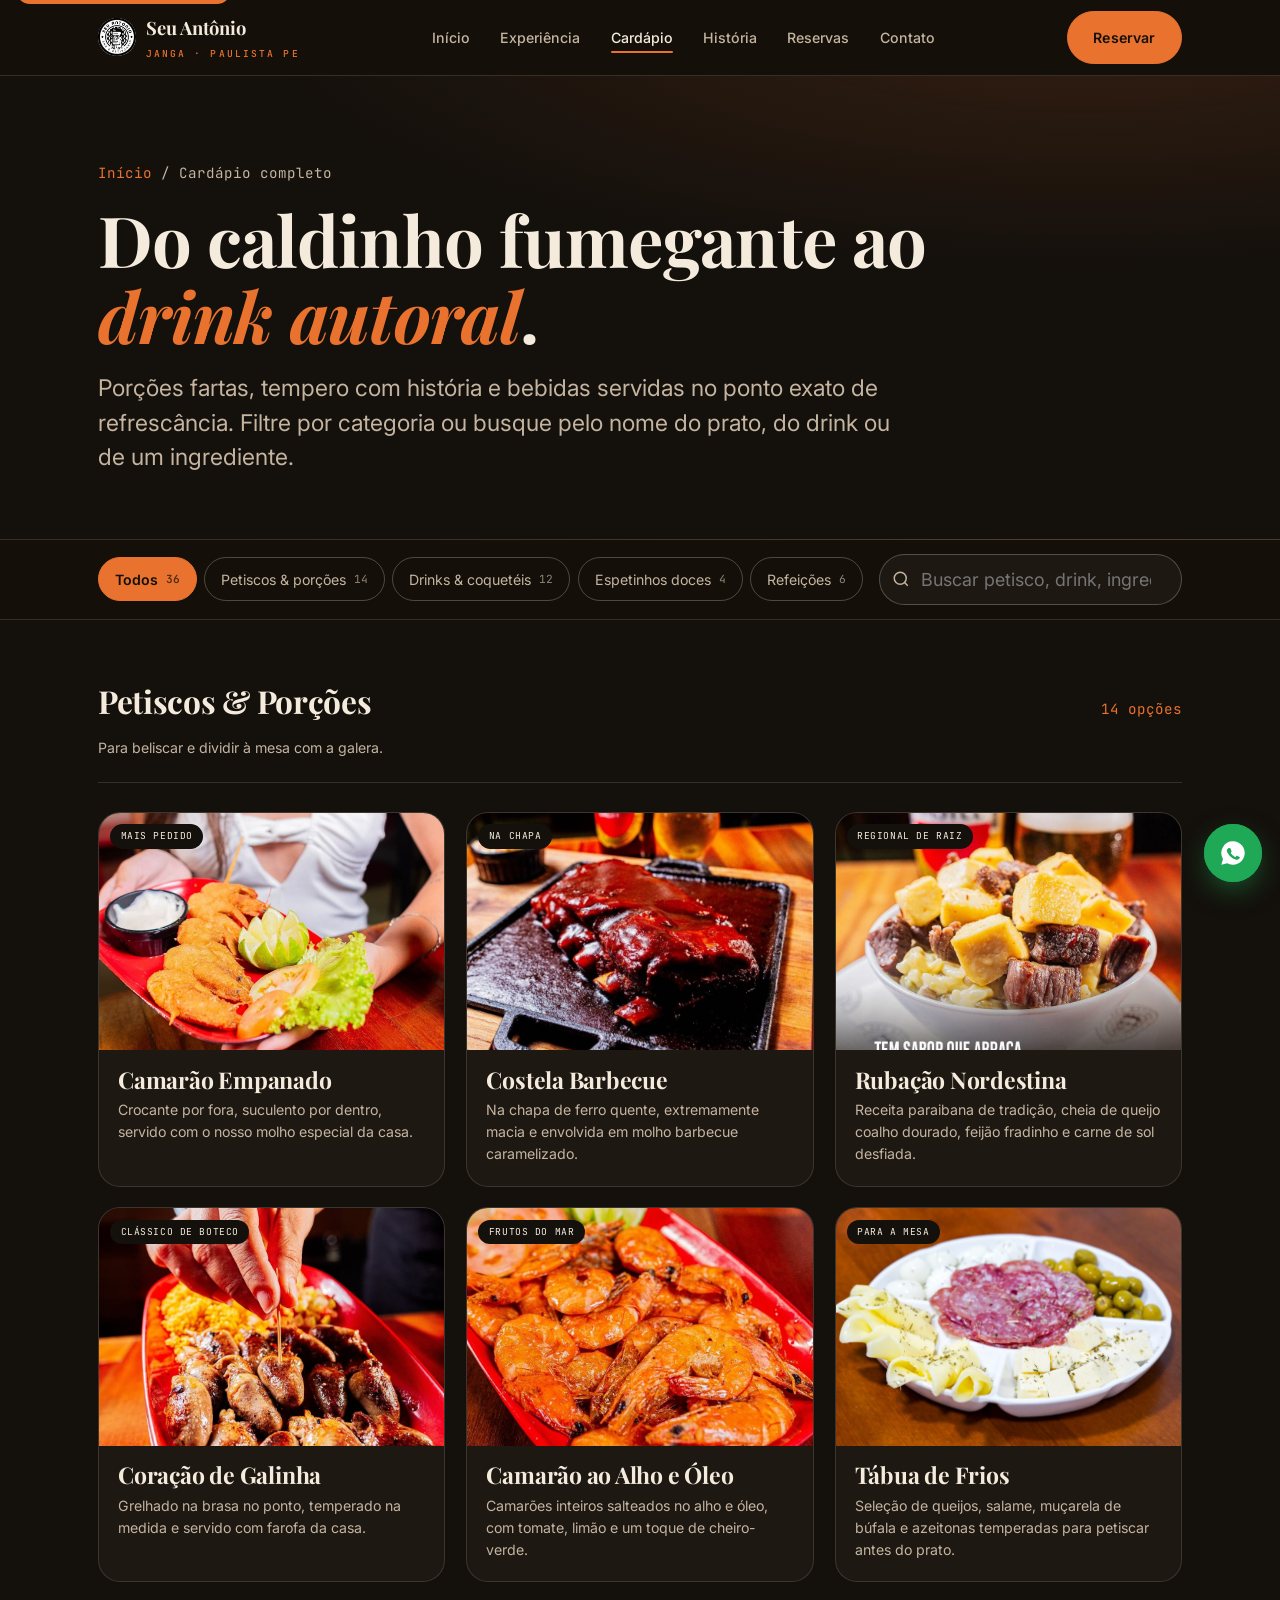
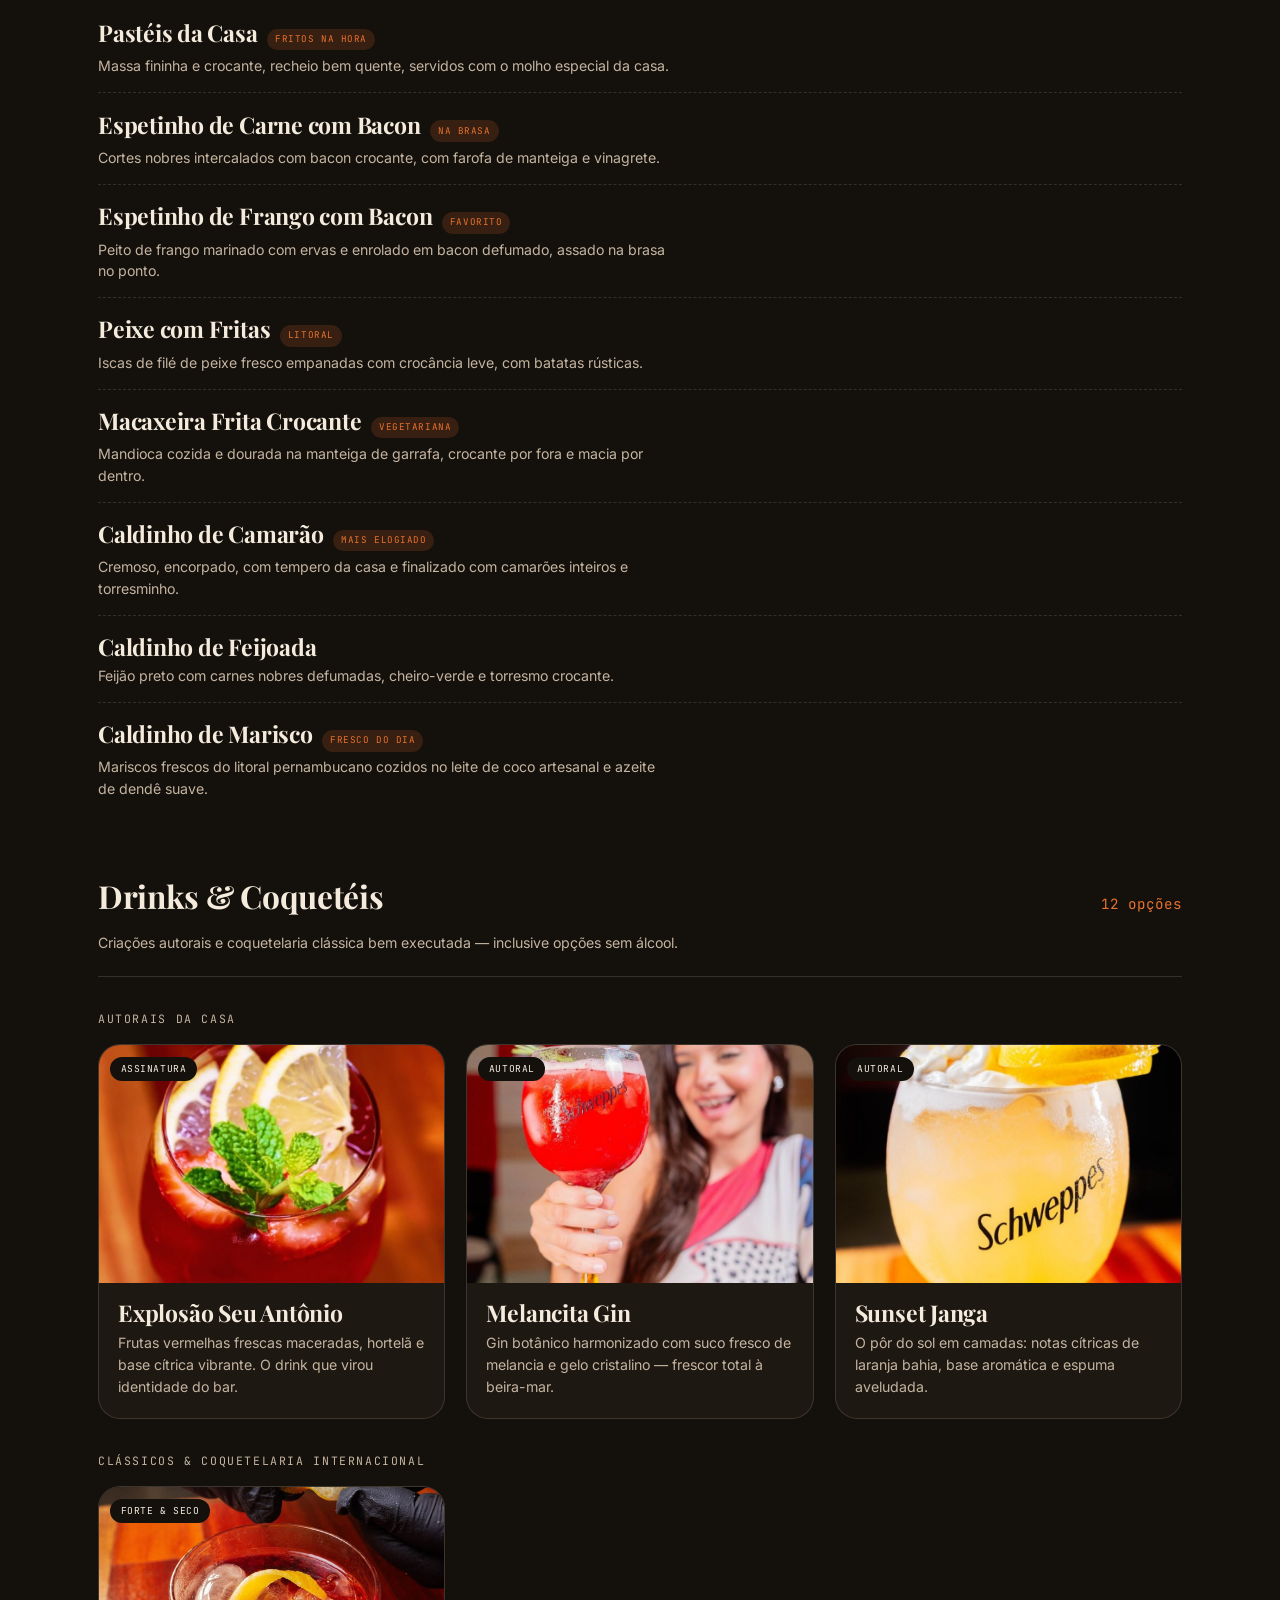
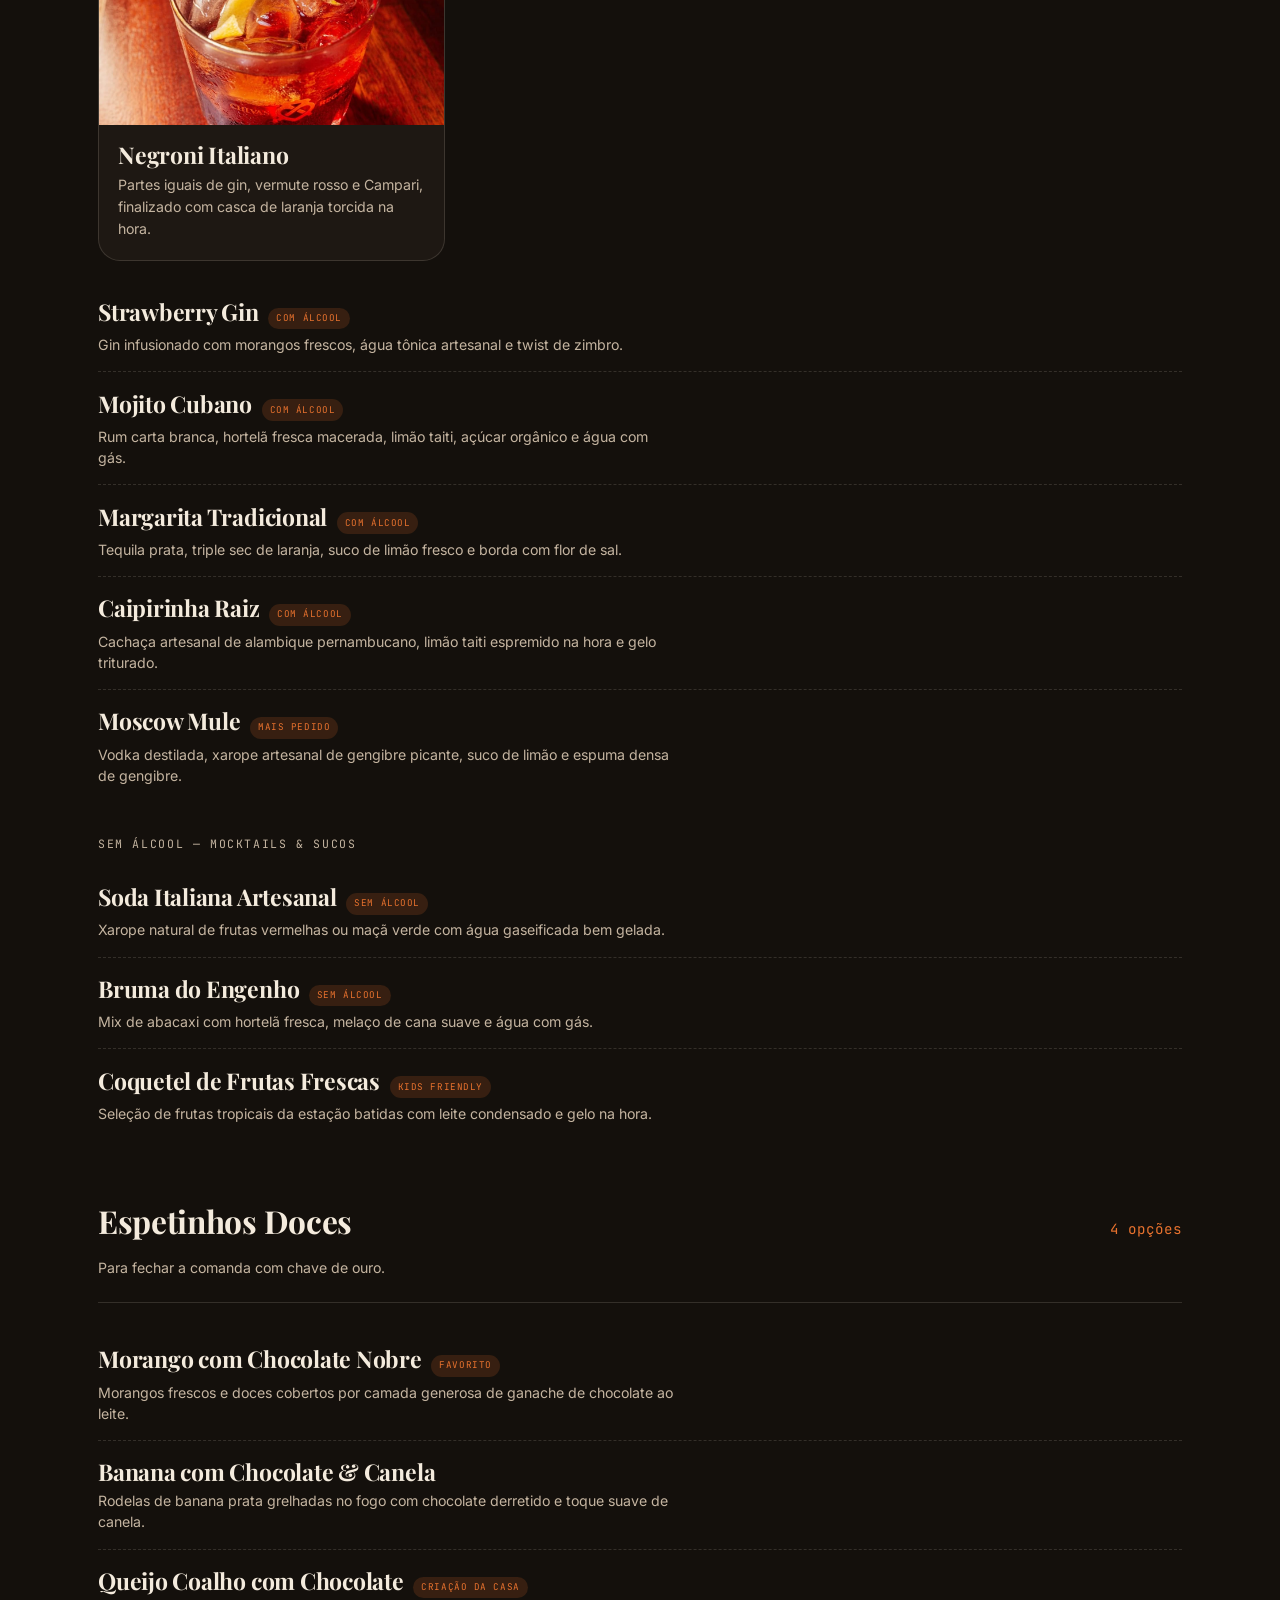
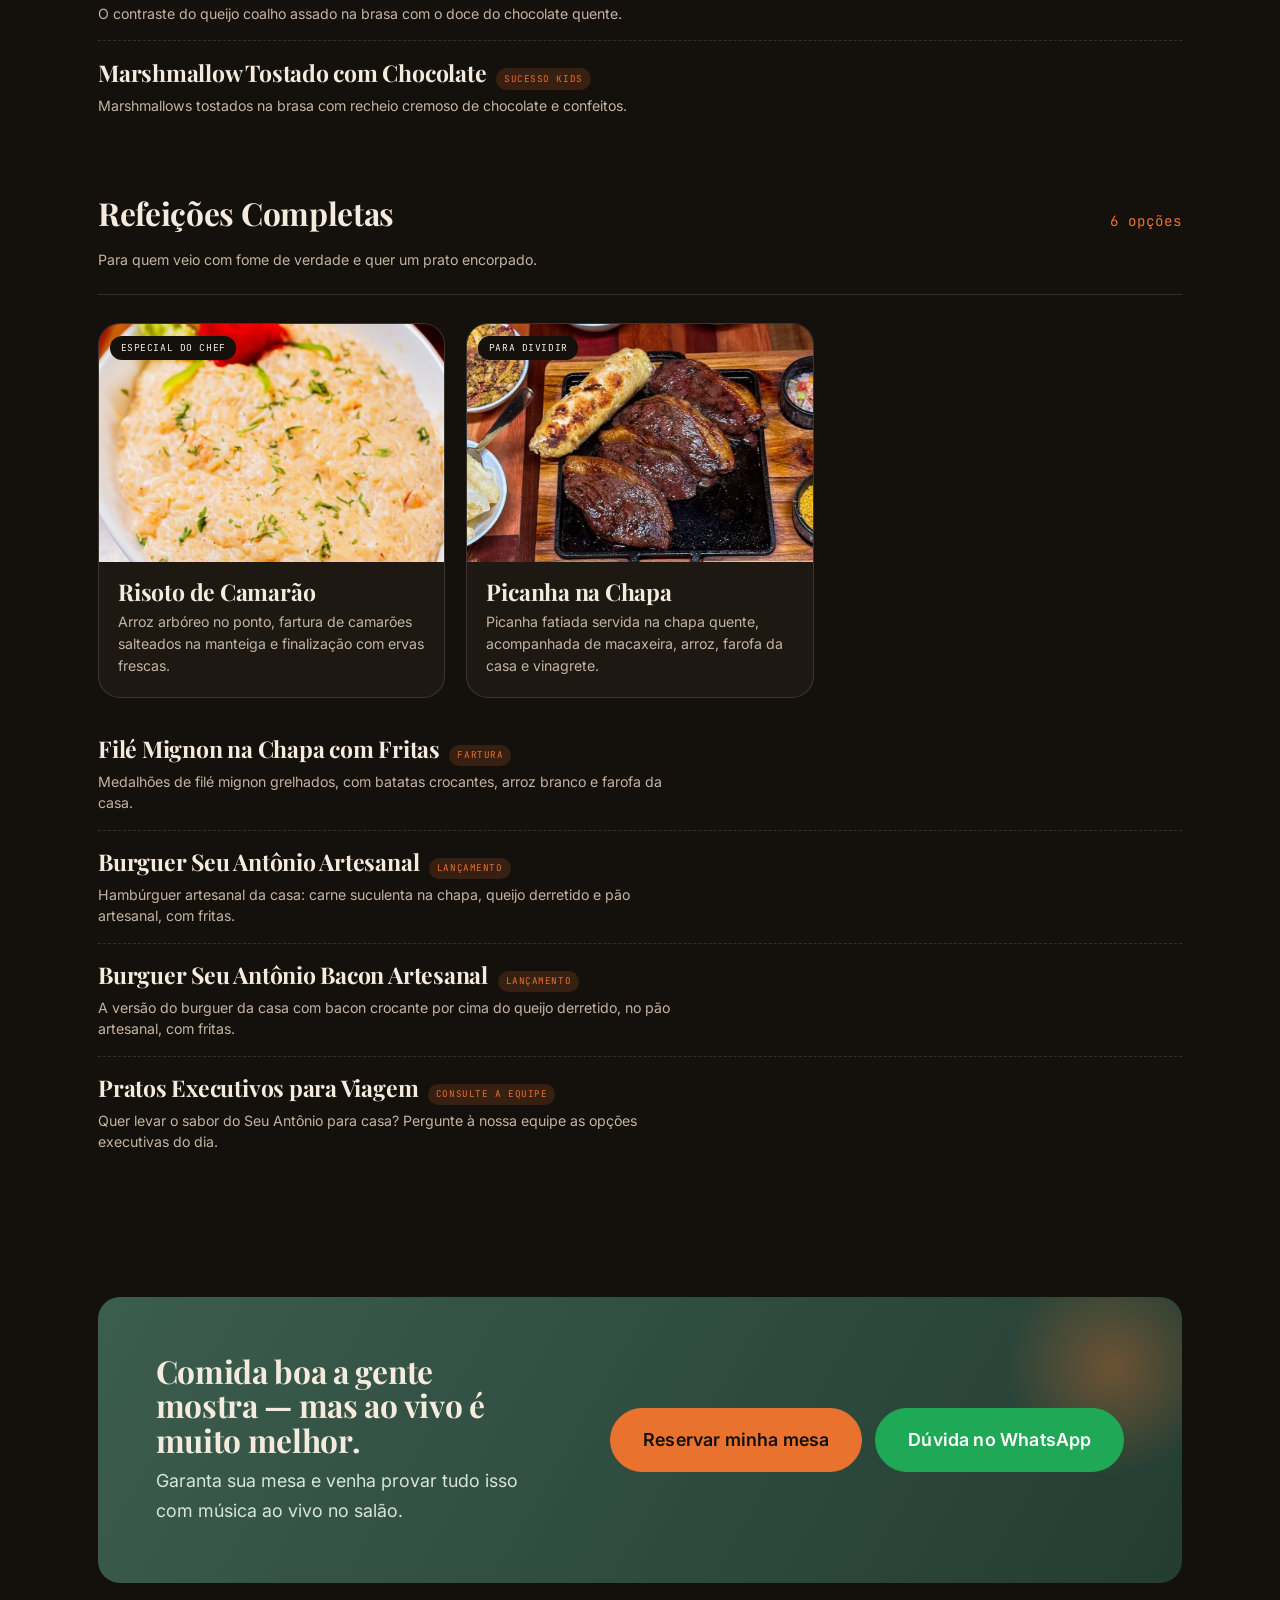
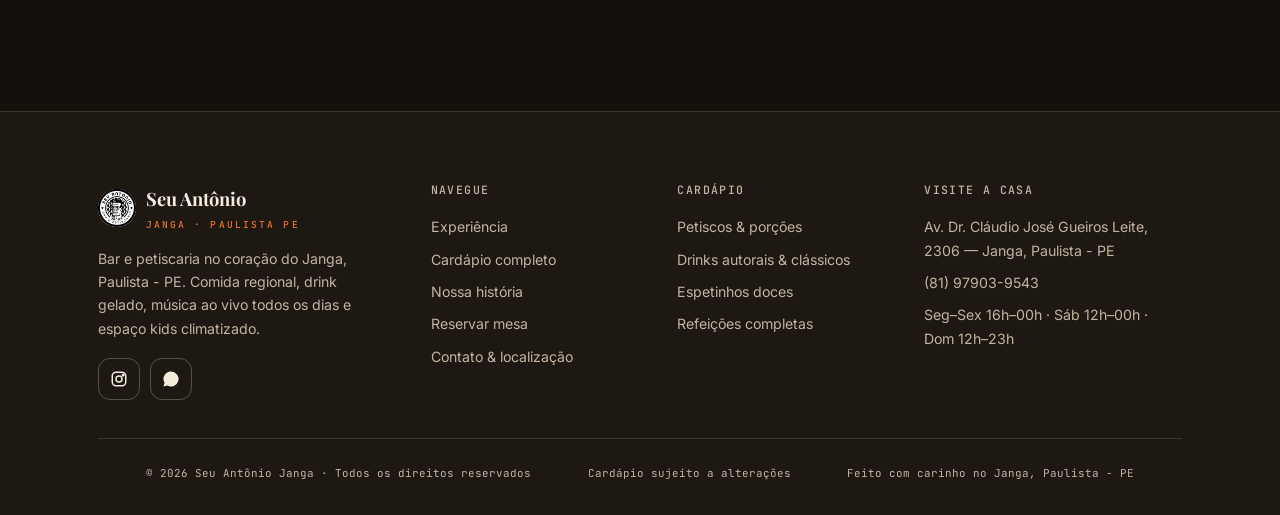
==== commit 1ba2f020: "Corrige menu hamburguer no mobile O painel do menu (.nav, z-index 99) ficava por cima do botão hambu" ====
--- a/cardapio.html
+++ b/cardapio.html
@@ -27,8 +27,8 @@
 <link rel="preconnect" href="https://fonts.googleapis.com">
 <link rel="preconnect" href="https://fonts.gstatic.com" crossorigin>
 <link href="https://fonts.googleapis.com/css2?family=Playfair+Display:ital,wght@0,600;0,700;0,800;1,600&family=Inter:wght@400;500;600;700&family=JetBrains+Mono:wght@400;500;700&display=swap" rel="stylesheet">
-<link rel="stylesheet" href="assets/css/styles.css?v=20260830">
-<link rel="stylesheet" href="assets/css/cardapio.css?v=20260830">
+<link rel="stylesheet" href="assets/css/styles.css?v=20260830b">
+<link rel="stylesheet" href="assets/css/cardapio.css?v=20260830b">
 
 <script type="application/ld+json">
 {
@@ -470,7 +470,7 @@
   <svg viewBox="0 0 24 24" fill="currentColor"><path d="M12 2a10 10 0 0 0-8.6 15.1L2 22l5.1-1.3A10 10 0 1 0 12 2zm5.8 14.3c-.3.7-1.5 1.4-2 1.4-.6.1-1.2.2-3.9-1a11 11 0 0 1-4.5-4.6c-.7-1.2-.7-2.2-.6-2.5 0-.4.6-1.4 1.2-1.7.2-.2.5-.2.7-.2h.5c.2 0 .4 0 .6.5l.9 2.1c.1.2.1.4 0 .6l-.5.7c-.1.2-.2.3 0 .6a8 8 0 0 0 3.5 3.2c.3.1.4.1.6-.1l.6-.8c.2-.2.4-.2.6-.1l2 1c.2.1.4.2.4.4a2 2 0 0 1-.1.6z"/></svg>
 </a>
 
-<script src="assets/js/app.js?v=20260830" defer></script>
-<script src="assets/js/cardapio.js?v=20260830" defer></script>
+<script src="assets/js/app.js?v=20260830b" defer></script>
+<script src="assets/js/cardapio.js?v=20260830b" defer></script>
 </body>
 </html>
--- a/assets/css/styles.css
+++ b/assets/css/styles.css
@@ -128,10 +128,11 @@
   background:var(--btn-bg);color:var(--btn-fg);
   border:1.5px solid var(--btn-bd);border-radius:var(--radius-pill);
   transition:transform .25s var(--ease),box-shadow .25s var(--ease),background .25s var(--ease),color .25s var(--ease);
-  will-change:transform;
 }
 .btn svg{width:1.15em;height:1.15em;flex:none}
-.btn:hover{transform:translateY(-2px);box-shadow:var(--shadow-glow)}
+@media (hover:hover){
+  .btn:hover{transform:translateY(-2px);box-shadow:var(--shadow-glow)}
+}
 .btn:active{transform:translateY(0)}
 .btn--lg{min-height:54px;padding:1rem 2rem;font-size:var(--step-0)}
 .btn--outline{--btn-bg:transparent;--btn-fg:var(--cream);--btn-bd:var(--line-2)}
@@ -147,15 +148,15 @@
 .site-header{
   position:fixed;inset:0 0 auto;z-index:100;
   display:flex;align-items:center;
-  padding-block:.9rem;
+  padding-block:.7rem;
   background:transparent;
-  transition:background .35s var(--ease),padding .35s var(--ease),border-color .35s var(--ease);
+  transition:background .3s var(--ease),border-color .3s var(--ease);
   border-bottom:1px solid transparent;
 }
+/* fundo sólido no estado fixo — sem backdrop-filter, que trava o toque
+   no header fixo do iOS Safari depois que a página rola */
 .site-header.is-stuck{
-  background:rgba(20,16,12,.82);backdrop-filter:blur(12px);
-  -webkit-backdrop-filter:blur(12px);
-  padding-block:.55rem;border-bottom-color:var(--line);
+  background:#141009;border-bottom-color:var(--line);
 }
 .header-inner{width:100%;max-width:var(--container);margin-inline:auto;padding-inline:var(--gutter);
   display:flex;align-items:center;justify-content:space-between;gap:1rem}
@@ -173,9 +174,11 @@
 .nav a.is-active::after{content:"";position:absolute;left:.8rem;right:.8rem;bottom:.28rem;height:2px;
   background:var(--dende);border-radius:2px}
 .header-cta{display:flex;align-items:center;gap:.6rem}
+/* z-index acima do painel (.nav = 99) para o X continuar clicável com o menu aberto */
 .nav-toggle{display:none;width:44px;height:44px;border-radius:12px;border:1px solid var(--line-2);
-  flex-direction:column;align-items:center;justify-content:center;gap:5px}
-.nav-toggle span{width:20px;height:2px;background:var(--cream);border-radius:2px;transition:transform .3s var(--ease),opacity .2s}
+  flex-direction:column;align-items:center;justify-content:center;gap:5px;position:relative;z-index:110}
+.nav-toggle span{width:20px;height:2px;background:var(--cream);border-radius:2px;pointer-events:none;
+  transition:transform .3s var(--ease),opacity .2s}
 body.nav-open .nav-toggle span:nth-child(1){transform:translateY(7px) rotate(45deg)}
 body.nav-open .nav-toggle span:nth-child(2){opacity:0}
 body.nav-open .nav-toggle span:nth-child(3){transform:translateY(-7px) rotate(-45deg)}
@@ -186,7 +189,7 @@
   background:var(--ink);text-align:center;
   transition:opacity .6s var(--ease),visibility .6s
 }
-.preloader.is-done{opacity:0;visibility:hidden}
+.preloader.is-done{opacity:0;visibility:hidden;pointer-events:none}
 .preloader-mark{font-family:var(--f-display);font-size:clamp(1.6rem,6vw,2.4rem);color:var(--cream)}
 .preloader-mark em{color:var(--dende)}
 .preloader svg{width:min(240px,60vw);height:40px;color:var(--dende)}
--- a/assets/css/cardapio.css
+++ b/assets/css/cardapio.css
@@ -18,10 +18,10 @@
 .page-hero .lede{max-width:58ch;margin-top:1.1rem;color:var(--cream-dim);font-size:var(--step-1);
   font-family:var(--f-body);font-weight:400;line-height:1.5}
 
-/* barra de filtros fixa */
+/* barra de filtros fixa — fundo sólido (sem backdrop-filter, por causa do iOS) */
 .menu-bar{
   position:sticky;top:0;z-index:80;
-  background:rgba(20,16,12,.9);backdrop-filter:blur(12px);-webkit-backdrop-filter:blur(12px);
+  background:#141009;
   border-bottom:1px solid var(--line);
 }
 .menu-bar-inner{display:flex;flex-wrap:wrap;gap:1rem;align-items:center;justify-content:space-between;
